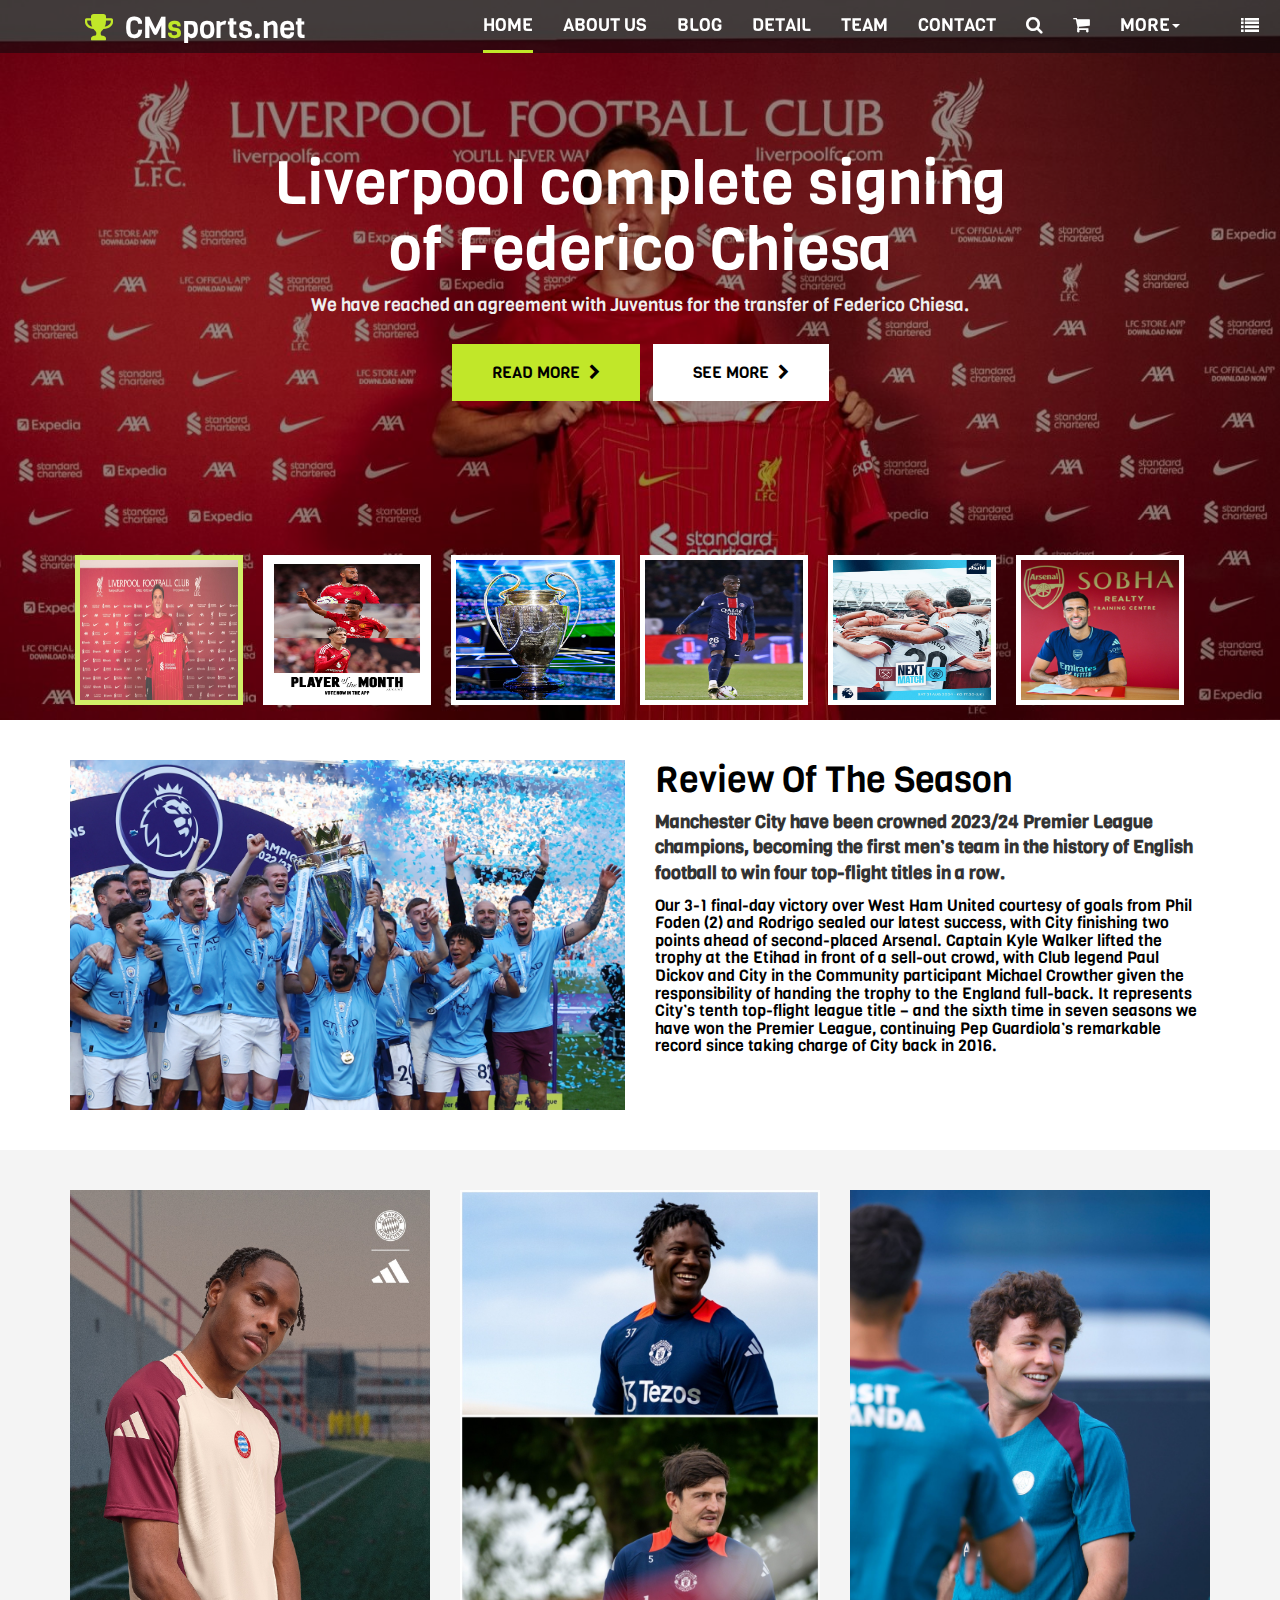
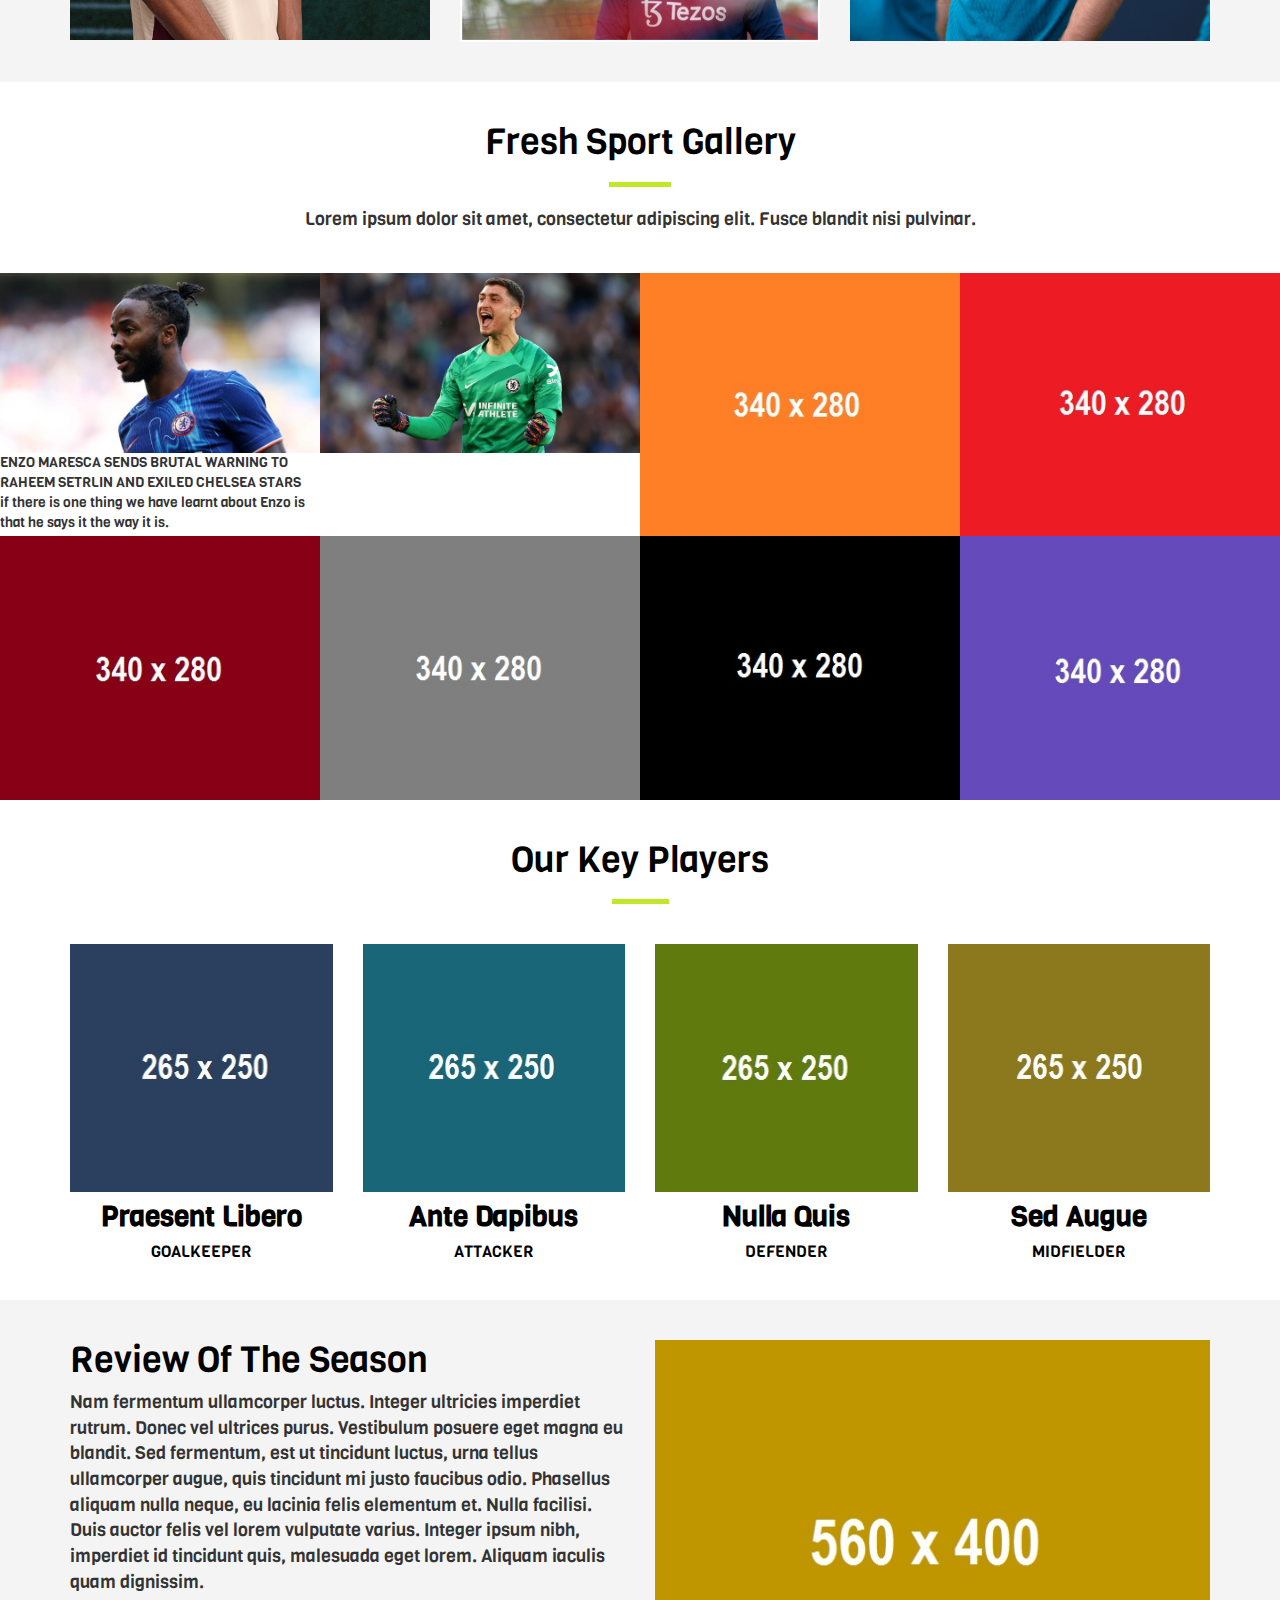
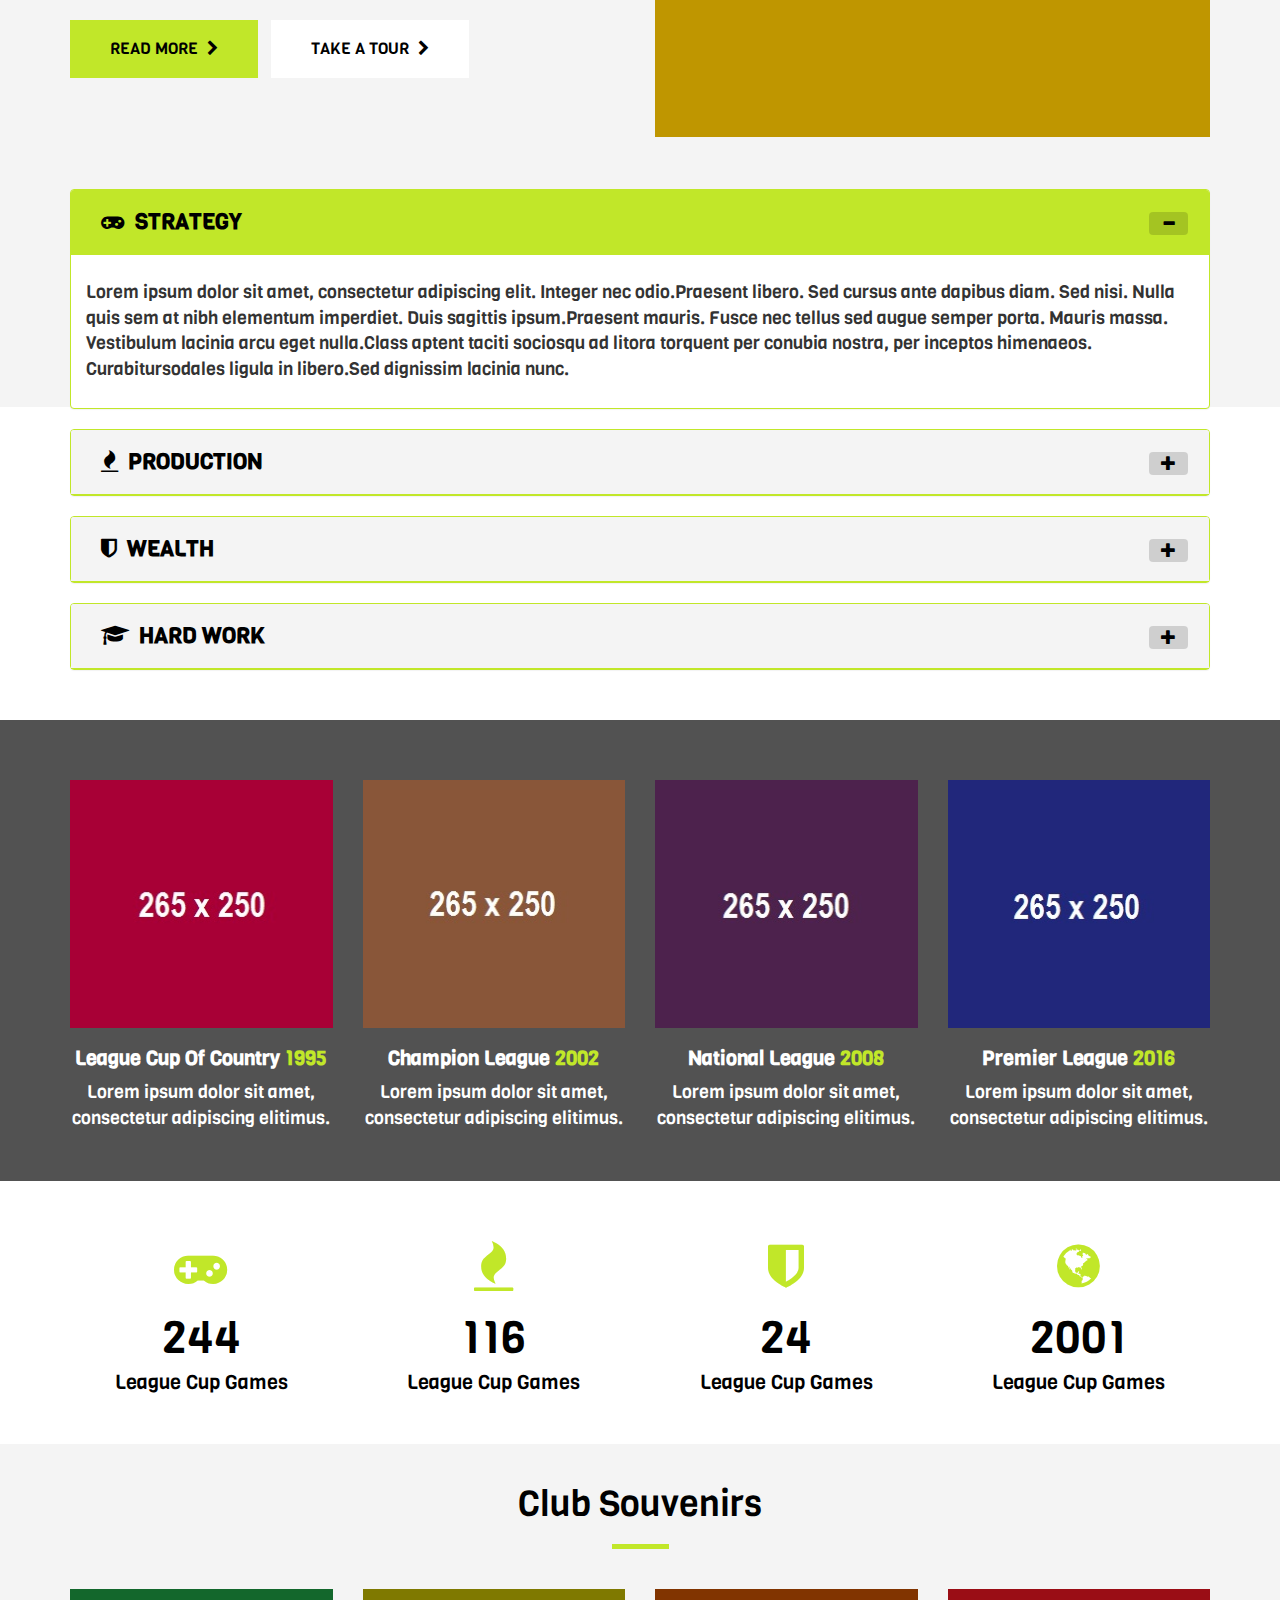
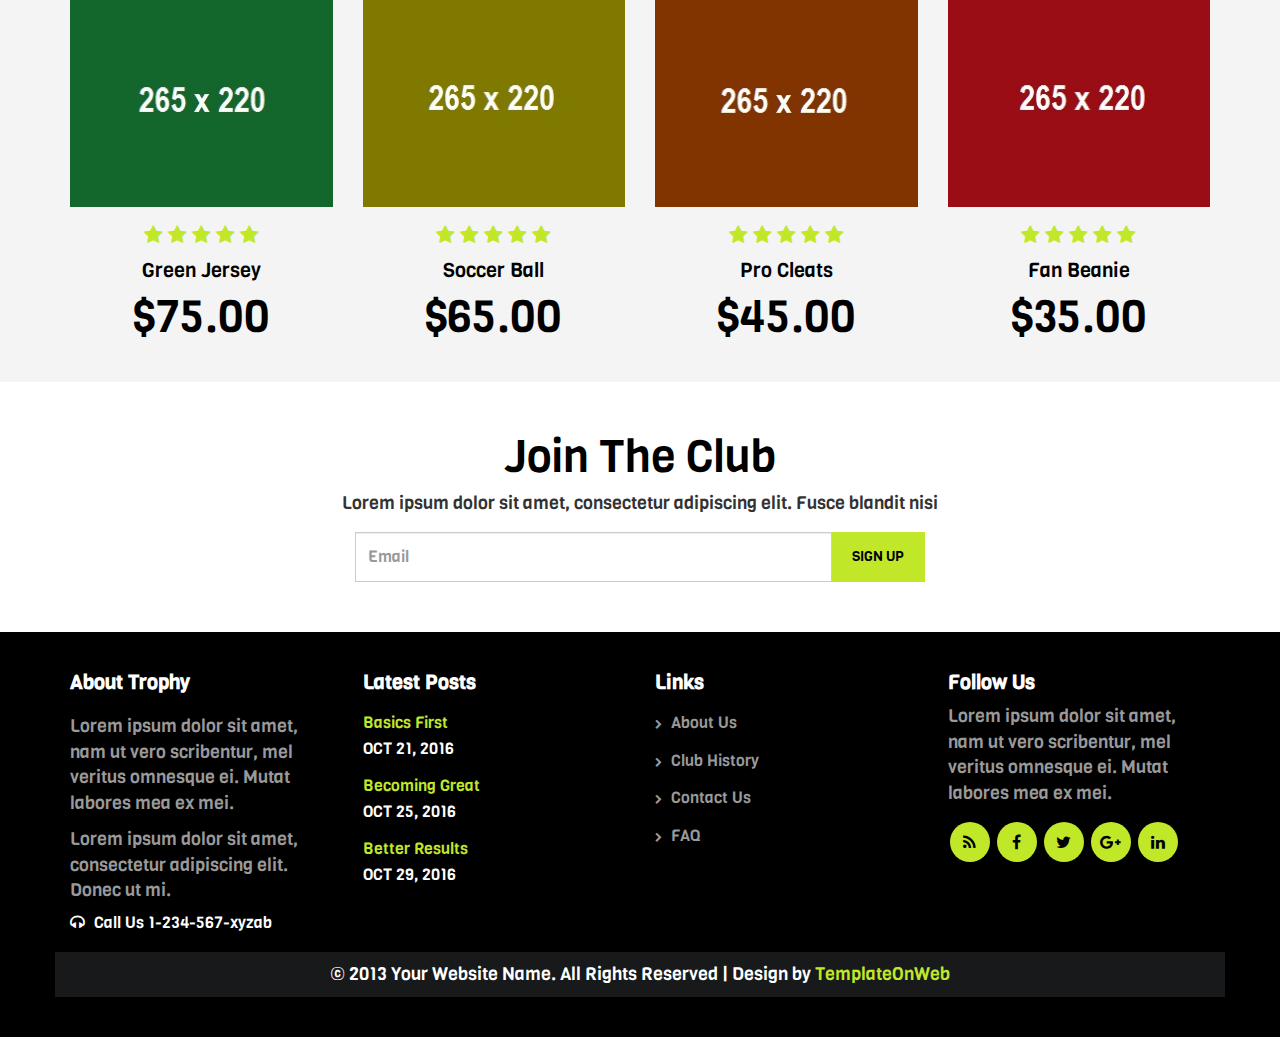
==== index.html @ d8946d6e "first commit" ====
<!DOCTYPE html>
<html lang="en">
  <head>
    <meta name="robots" content="noindex,nofollow" />
    <meta charset="utf-8">
    <meta http-equiv="X-UA-Compatible" content="IE=edge">
    <meta name="viewport" content="width=device-width, initial-scale=1">
    <title>CMsports.net</title>
	<link href="css/bootstrap.min.css" rel="stylesheet">
	<link href="css/global.css" rel="stylesheet">
	<link href="css/index.css" rel="stylesheet">
	<link rel="stylesheet" type="text/css" href="css/font-awesome.min.css" />
	<link href="https://fonts.googleapis.com/css?family=Viga&display=swap" rel="stylesheet">
	<script src="js/jquery-2.1.1.min.js"></script>
    <script src="js/bootstrap.min.js"></script>
  </head>
  
<body>
<section id="header">
	<nav class="navbar navbar-default navbar-fixed-top">
        <div class="container">
		   <div class="col-sm-12">
		    <div class="navbar-header page-scroll">
                <button type="button" class="navbar-toggle" data-toggle="collapse" data-target="#bs-example-navbar-collapse-1">
                    <span class="sr-only">Toggle navigation</span>
                    <span class="icon-bar"></span>
                    <span class="icon-bar"></span>
                    <span class="icon-bar"></span>
                </button>
                <a class="navbar-brand" href="index.html"><i class="fa fa-trophy"></i> CM<span>s</span>ports.net</a>
            </div>

            <div class="collapse navbar-collapse" id="bs-example-navbar-collapse-1">
                <ul class="nav navbar-nav navbar-right">
                    <li>
                        <a class="tag_menu  active_tab" href="index.html">HOME</a>
                    </li>
                     
					<li>
                        <a class="tag_menu" href="about.html">ABOUT US</a>
                    </li>
					 
				    <li>
                        <a class="tag_menu" href="blog.html">BLOG</a>
                    </li>
					
					<li>
                        <a class="tag_menu" href="blog_detail.html">DETAIL</a>
                    </li>
					
					
					<li>
                        <a class="tag_menu" href="team.html">TEAM</a>
                    </li>
					
					<li>
                        <a class="tag_menu" href="contact.html">CONTACT</a>
                    </li>
					<li class="dropdown"><a class="tag_menu" href="#" data-toggle="dropdown"><span class="fa fa-search"></span></a>
							<ul class="dropdown-menu drop_2" style="min-width: 300px;">
								<li>
									<div class="row_1">
										<div class="col-sm-12">
											<form class="navbar-form navbar-left" role="search">
											<div class="input-group">
												<input type="text" class="form-control" placeholder="Search">
												<span class="input-group-btn">
													<button class="btn btn-primary" type="button">
														Search</button>
												</span>
											</div>
											</form>
										</div>
									</div>
								</li>
							</ul>
						</li>
					<li class="dropdown">
					  <a class="tag_menu" href="#" data-toggle="dropdown" role="button" aria-expanded="false"><i class="fa fa-shopping-cart"></i></a>
					  <ul class="dropdown-menu drop_1" role="menu">
						<li>No products in the cart.</li>
					  </ul>
                    </li>
					
					<li class="dropdown">
					  <a class="tag_menu" href="#" data-toggle="dropdown" role="button" aria-expanded="false">MORE<span class="caret"></span></a>
					  <ul class="dropdown-menu drop_1" role="menu">
						<li><a href="index.html">Home</a></li>
						<li><a href="about.html">About Us</a></li>
						<li><a href="team.html">Team</a></li>
						<li><a href="contact.html">Contact</a></li>
					  </ul>
                    </li>
					
					
					
                </ul>
				<section id="side_box">
				
				  <a id="menu-toggle" href="#" class="btn btn-primary btn-lg toggle"><i class="fa fa-list"></i></a>
					<div id="sidebar-wrapper" class="">
					  <ul class="sidebar-nav">
						<a id="menu-close" href="#" class="btn btn-default btn-lg pull-right toggle"><i class="glyphicon glyphicon-remove"></i></a>
						<li class="sidebar-brand">
						  <a href="index.html">FOOTBALL</a>						</li>
					  </ul>
					  <div class="wrap_inner clearfix text-center">
					   <img  src="img/5.jpg" alt="abc" class="iw">
					   <p class="para_1"> .</p>
					   <div class="top_right clearfix">
								<p>
								 <a href="#"><i class="fa fa-pinterest"></i></a>
								 <a href="#"><i class="fa fa-linkedin"></i></a>
								 <a href="#"><i class="fa fa-dribbble"></i></a>
								 <a href="#"><i class="fa fa-facebook"></i></a>
								 <a href="#"><i class="fa fa-twitter"></i></a>
								</p>
	                   </div>
					   
					  </div>
					  <div class="wrap_inner_2 clearfix">
					    <h3>Contact Us</h3>
						<input class="form-control" placeholder="Name" type="text">
						<input class="form-control" placeholder="Email" type="text">
						<input class="form-control" placeholder="Phone" type="text">
						<textarea class="form-control form_1" placeholder="Type Text Here"></textarea>
						<h5 class="text-center"><a class="button" href="#">Subscribe <i class="fa fa-chevron-right"></i></a></h5>
					  </div>
					  
					</div>
		
	          </section>
            </div>
		   </div>
        </div>
 
    </nav>
</section>

<section id="center" class="clearfix center_home">
 <div class="center_home_m clearfix">
   <div class="carousel slide article-slide" id="article-photo-carousel">

  <!-- Wrapper for slides -->
  <div class="carousel-inner cont-slider">

    <div class="item active">
      <img alt="abc" class="iw" src="img/1.jfif">
    </div>
    <div class="item">
      <img alt="abc" class="iw" src="img/month.jfif">
    </div>
    <div class="item">
      <img alt="abc" class="iw" src="img/3.jfif">
    </div>
	<div class="item">
      <img alt="abc" class="iw" src="img/4.jfif">
    </div>
	<div class="item">
      <img alt="abc" class="iw" src="img/6.jfif">
    </div>
    <div class="item ">
      <img alt="abc" class="iw" src="img/7.jfif">
    </div>
  </div>
  <!-- Indicators -->
  <ol class="carousel-indicators">
    <li class="active" data-slide-to="0" data-target="#article-photo-carousel">
      <img alt="" src="img/1.jfif">
    </li>
    <li class="" data-slide-to="1" data-target="#article-photo-carousel">
      <img alt="" src="img/month.jfif">
    </li>
    <li class="" data-slide-to="2" data-target="#article-photo-carousel">
      <img alt="" src="img/3.jfif">
    </li>
    <li class="" data-slide-to="3" data-target="#article-photo-carousel">
      <img alt="" src="img/4.jfif">
    </li>
	<li class="" data-slide-to="4" data-target="#article-photo-carousel">
      <img alt="" src="img/6.jfif">
    </li>
    <li class="" data-slide-to="5" data-target="#article-photo-carousel">
      <img alt="" src="img/7.jfif">
    </li>
   
	
  </ol>
</div>
   <div class="center_home_mi clearfix">
    <h1>Liverpool complete signing <br> of Federico Chiesa </h1>
	<p>We have reached an agreement with Juventus for the transfer of Federico Chiesa.</p>
	<h5><a class="button" href="#">READ MORE <i class="fa fa-chevron-right"></i></a></h5>
	<h5><a class="button_1" href="#">SEE MORE <i class="fa fa-chevron-right"></i></a></h5>
   </div>
 </div>
 
</section>

<section id="review_home">
 <div class="container">
  <div class="row">
   <div class="review_home_1 clearfix">
	<div class="col-sm-6">
	 <div class="review_home_1r clearfix">
	  <img src="img/pp.jpg" class="iw" alt="abc">
	 </div>
	</div>
	<div class="col-sm-6">
	 <div class="review_home_1l clearfix">
	  <h2 class="mgt">Review Of The Season</h2>
	  <p><strong>Manchester City have been crowned 2023/24 Premier League champions, becoming the first men’s team in the history of English football to win four top-flight titles in a row.</strong>
        <br><h5>Our 3-1  final-day victory over West Ham United courtesy of goals from Phil Foden (2) and Rodrigo sealed our latest success, with City finishing two points ahead of second-placed Arsenal.  

Captain Kyle Walker lifted the trophy at the Etihad in front of a sell-out crowd, with Club legend Paul Dickov and City in the Community participant Michael Crowther given the responsibility of handing the trophy to the England full-back.  

It represents City’s tenth top-flight league title – and the sixth time in seven seasons we have won the Premier League, continuing Pep Guardiola’s remarkable record since taking charge of City back in 2016.

	  </h5></p>
	    
	
	    </div>
	  </div>
	 </div>
	</div>
   </div>
  </div>
 </div>
</section>

<section id="achieve">
 <div class="container">
  <div class="row">
   <div class="achieve_1 clearfix">
    <div class="col-sm-4">
	 <div class="achieve_1m clearfix">
	  <div class="achieve_1mi clearfix">
	   <img src="img/9.jfif" class="iw" alt="abc">
	  </div>
	  <div class="achieve_1mi1 text-center clearfix">
	   <span class="col"><i class="fa fa-star-o"></i></span>
	   <h3 class="bold col">League Cup</h3>
	   <p class="col">Duis ac feugiat purus. Sed placerat commodo rhoncus. Curabitur sed pharetra turpis.</p>
	   <h5><a class="button" href="#">SEE MORE <i class="fa fa-chevron-right"></i></a></h5>
	  </div>
	 </div>
	</div>
	<div class="col-sm-4">
	 <div class="achieve_1m clearfix">
	  <div class="achieve_1mi clearfix">
	   <img src="img/10.jfif" class="iw" alt="abc">
	  </div>
	  <div class="achieve_1mi1 text-center clearfix">
	   <span class="col"><i class="fa fa-trophy"></i></span>
	   <h3 class="bold col">Championship</h3>
	   <p class="col">Duis ac feugiat purus. Sed placerat commodo rhoncus. Curabitur sed pharetra turpis.</p>
	   <h5><a class="button" href="#">SEE MORE <i class="fa fa-chevron-right"></i></a></h5>
	  </div>
	 </div>
	</div>
	<div class="col-sm-4">
	 <div class="achieve_1m clearfix">
	  <div class="achieve_1mi clearfix">
	   <img src="img/12.jfif" class="iw" alt="abc">
	  </div>
	  <div class="achieve_1mi1 text-center clearfix">
	   <span class="col"><i class="fa fa-clock-o"></i></span>
	   <h3 class="bold col">Associations</h3>
	   <p class="col">Duis ac feugiat purus. Sed placerat commodo rhoncus. Curabitur sed pharetra turpis.</p>
	   <h5><a class="button" href="#">SEE MORE <i class="fa fa-chevron-right"></i></a></h5>
	  </div>
	 </div>
	</div>
   </div>
  </div>
 </div>
</section>

<section id="gallery_home">
 <div class="container">
  <div class="row">
   <div class="gallery_h text-center clearfix">
    <div class="col-sm-12">
	 <h2 class="mgt">Fresh Sport Gallery</h2>
	 <hr>
	 <p>Lorem ipsum dolor sit amet, consectetur adipiscing elit. Fusce blandit nisi pulvinar.</p>
	</div>
   </div>
   
   <div class="achieve_1 clearfix">
    <div class="col-sm-3 space_all">
	<a href="#"><div class="achieve_1m clearfix">
	  <div class="achieve_1mi clearfix">
	   <img src="img/download.jfif" class="iw" alt="abc">
	   ENZO MARESCA SENDS BRUTAL WARNING TO RAHEEM SETRLIN AND EXILED CHELSEA STARS <br> if there is one thing we have learnt about Enzo is that he says it the way it is.
	  </div>
	  <div class="achieve_1mi1 text-center clearfix">
	   <h3 class="bold col">Being Free</h3>
       <h4 class="col_1">PREPARATION</h4>
	  </div>
	 </div></a>
	</div>
	<div class="col-sm-3 space_all">
	<a href="#"><div class="achieve_1m clearfix">
	  <div class="achieve_1mi clearfix">
	   <img src="img/11.jfif" class="iw" alt="abc">
	  </div>
	  <div class="achieve_1mi1 text-center clearfix">
	   <h3 class="bold col">Setting Tracks</h3>
       <h4 class="col_1">TEAM WORK</h4>
	  </div>
	 </div></a>
	</div>
	<div class="col-sm-3 space_all">
	<a href="#"><div class="achieve_1m clearfix">
	  <div class="achieve_1mi clearfix">
	   <img src="img/14.jpg" class="iw" alt="abc">
	  </div>
	  <div class="achieve_1mi1 text-center clearfix">
	   <h3 class="bold col">Ideal Transfers</h3>
       <h4 class="col_1">TEAM WORK</h4>
	  </div>
	 </div></a>
	</div>
	<div class="col-sm-3 space_all">
	<a href="#"><div class="achieve_1m clearfix">
	  <div class="achieve_1mi clearfix">
	   <img src="img/15.jpg" class="iw" alt="abc">
	  </div>
	  <div class="achieve_1mi1 text-center clearfix">
	   <h3 class="bold col">Role  Model</h3>
       <h4 class="col_1">SUCCESS</h4>
	  </div>
	 </div></a>
	</div>
   </div>
   <div class="achieve_1 clearfix">
    <div class="col-sm-3 space_all">
	<a href="#"><div class="achieve_1m clearfix">
	  <div class="achieve_1mi clearfix">
	   <img src="img/16.jpg" class="iw" alt="abc">
	  </div>
	  <div class="achieve_1mi1 text-center clearfix">
	   <h3 class="bold col">Being Free</h3>
       <h4 class="col_1">PREPARATION</h4>
	  </div>
	 </div></a>
	</div>
	<div class="col-sm-3 space_all">
	<a href="#"><div class="achieve_1m clearfix">
	  <div class="achieve_1mi clearfix">
	   <img src="img/17.jpg" class="iw" alt="abc">
	  </div>
	  <div class="achieve_1mi1 text-center clearfix">
	   <h3 class="bold col">Setting Tracks</h3>
       <h4 class="col_1">TEAM WORK</h4>
	  </div>
	 </div></a>
	</div>
	<div class="col-sm-3 space_all">
	<a href="#"><div class="achieve_1m clearfix">
	  <div class="achieve_1mi clearfix">
	   <img src="img/18.jpg" class="iw" alt="abc">
	  </div>
	  <div class="achieve_1mi1 text-center clearfix">
	   <h3 class="bold col">Ideal Transfers</h3>
       <h4 class="col_1">TEAM WORK</h4>
	  </div>
	 </div></a>
	</div>
	<div class="col-sm-3 space_all">
	<a href="#"><div class="achieve_1m clearfix">
	  <div class="achieve_1mi clearfix">
	   <img src="img/19.jpg" class="iw" alt="abc">
	  </div>
	  <div class="achieve_1mi1 text-center clearfix">
	   <h3 class="bold col">Role  Model</h3>
       <h4 class="col_1">SUCCESS</h4>
	  </div>
	 </div></a>
	</div>
   </div>
   
  </div>
 </div>
</section>

<section id="players">
 <div class="container">
  <div class="row">
    <div class="gallery_h text-center clearfix">
    <div class="col-sm-12">
	 <h2 class="mgt">Our Key Players</h2>
	 <hr>
	</div>
   </div>
    <div class="players_1 clearfix">
	 <div class="col-sm-3">
	  <div class="players_1i text-center clearfix">
	   <img src="img/20.jpg" class="iw" alt="abc">
	   <h3 class="bold">Praesent Libero</h3>
	   <h5>GOALKEEPER</h5>
	  </div>
	 </div>
	 <div class="col-sm-3">
	  <div class="players_1i text-center clearfix">
	   <img src="img/21.jpg" class="iw" alt="abc">
	   <h3 class="bold">Ante Dapibus</h3>
	   <h5>ATTACKER</h5>
	  </div>
	 </div>
	 <div class="col-sm-3">
	  <div class="players_1i text-center clearfix">
	   <img src="img/22.jpg" class="iw" alt="abc">
	   <h3 class="bold">Nulla Quis</h3>
	   <h5>DEFENDER</h5>
	  </div>
	 </div>
	 <div class="col-sm-3">
	  <div class="players_1i text-center clearfix">
	   <img src="img/23.jpg" class="iw" alt="abc">
	   <h3 class="bold">Sed Augue </h3>
	   <h5>MIDFIELDER</h5>
	  </div>
	 </div>
	</div>
  </div>
 </div>
</section>

<section id="review_home_l">
 <div class="container">
  <div class="row">
   <div class="review_home_1 clearfix">
	<div class="col-sm-6">
	 <div class="review_home_1l clearfix">
	  <h2 class="mgt">Review Of The Season</h2>
	  <p>Nam fermentum ullamcorper luctus. Integer ultricies imperdiet rutrum. Donec vel ultrices purus. Vestibulum posuere eget magna eu blandit. Sed fermentum, est ut tincidunt luctus, urna tellus ullamcorper augue, quis tincidunt mi justo faucibus odio. Phasellus aliquam nulla neque, eu lacinia felis elementum et. Nulla facilisi. Duis auctor felis vel lorem vulputate varius. Integer ipsum nibh, imperdiet id tincidunt quis, malesuada eget lorem. Aliquam iaculis quam dignissim.</p>
	  <h5><a class="button" href="#">READ MORE <i class="fa fa-chevron-right"></i></a></h5>
	  <h5><a class="button_1" href="#">TAKE A  TOUR <i class="fa fa-chevron-right"></i></a></h5>
	 </div>
	</div>
	<div class="col-sm-6">
	 <div class="review_home_1r clearfix">
	  <img src="img/24.jpg" class="iw" alt="abc">
	 </div>
	</div>
   </div>
  </div>
 </div>
</section>

<section id="strategy">
<div class="container">
 <div class="row">
  <div class="strategy_1 clearfix">
   <div class="col-sm-12">
        <div class="panel panel-success">
                <div class="panel-heading clickable panel-collapsed">
                    <h3 class="panel-title">
                         <i class="fa fa-gamepad"></i> STRATEGY</h3>
                    <span class="pull-right "><i class="glyphicon glyphicon-minus"></i></span>                </div>
                <div class="panel-body clearfix">
			      <p>  Lorem ipsum dolor sit amet, consectetur adipiscing elit. Integer nec odio.Praesent libero. Sed cursus ante dapibus diam. Sed nisi. Nulla quis sem at nibh elementum imperdiet. Duis sagittis ipsum.Praesent mauris. Fusce nec tellus sed augue semper porta. Mauris massa. Vestibulum lacinia arcu eget nulla.Class aptent taciti sociosqu ad litora torquent per conubia nostra, per inceptos himenaeos. Curabitursodales ligula in libero.Sed dignissim lacinia nunc.</p>	  
			    </div>
            </div>
		<div class="panel panel-success">
                <div class="panel-heading clickable">
                    <h3 class="panel-title">
                         <i class="fa fa-fire"></i> PRODUCTION</h3>
                    <span class="pull-right "><i class="glyphicon glyphicon-minus"></i></span>                </div>
                <div class="panel-body clearfix">
			      <p>  Lorem ipsum dolor sit amet, consectetur adipiscing elit. Integer nec odio.Praesent libero. Sed cursus ante dapibus diam. Sed nisi. Nulla quis sem at nibh elementum imperdiet. Duis sagittis ipsum.Praesent mauris. Fusce nec tellus sed augue semper porta. Mauris massa. Vestibulum lacinia arcu eget nulla.Class aptent taciti sociosqu ad litora torquent per conubia nostra, per inceptos himenaeos. Curabitursodales ligula in libero.Sed dignissim lacinia nunc.</p>	  
			    </div>
            </div>
		<div class="panel panel-success">
                <div class="panel-heading clickable">
                    <h3 class="panel-title">
                         <i class="fa fa-shield"></i> WEALTH</h3>
                    <span class="pull-right "><i class="glyphicon glyphicon-minus"></i></span>                </div>
                <div class="panel-body clearfix">
			      <p>  Lorem ipsum dolor sit amet, consectetur adipiscing elit. Integer nec odio.Praesent libero. Sed cursus ante dapibus diam. Sed nisi. Nulla quis sem at nibh elementum imperdiet. Duis sagittis ipsum.Praesent mauris. Fusce nec tellus sed augue semper porta. Mauris massa. Vestibulum lacinia arcu eget nulla.Class aptent taciti sociosqu ad litora torquent per conubia nostra, per inceptos himenaeos. Curabitursodales ligula in libero.Sed dignissim lacinia nunc.</p>	  
			    </div>
            </div>
		<div class="panel panel-success">
                <div class="panel-heading clickable">
                    <h3 class="panel-title">
                       <i class="fa fa-graduation-cap"></i>   HARD WORK</h3>
                    <span class="pull-right "><i class="glyphicon glyphicon-minus"></i></span>                </div>
                <div class="panel-body clearfix">
			      <p>  Lorem ipsum dolor sit amet, consectetur adipiscing elit. Integer nec odio.Praesent libero. Sed cursus ante dapibus diam. Sed nisi. Nulla quis sem at nibh elementum imperdiet. Duis sagittis ipsum.Praesent mauris. Fusce nec tellus sed augue semper porta. Mauris massa. Vestibulum lacinia arcu eget nulla.Class aptent taciti sociosqu ad litora torquent per conubia nostra, per inceptos himenaeos. Curabitursodales ligula in libero.Sed dignissim lacinia nunc.</p>	  
			    </div>
            </div>
   </div>
  </div>
 </div>
</div>
</section>

<section id="league">
 <div class="league_m clearfix">
  <div class="container">
  <div class="row">
   <div class="league_1 clearfix">
    <div class="col-sm-3">
	 <div class="league_1i clearfix">
	   <img src="img/25.jpg" alt="abc" class="iw">
	   <h4 class="bold">League Cup Of Country <span>1995</span></h4>
	   <p>Lorem ipsum dolor sit amet, consectetur adipiscing elitimus.</p>
	 </div>
	</div>
	<div class="col-sm-3">
	 <div class="league_1i clearfix">
	   <img src="img/26.jpg" alt="abc" class="iw">
	   <h4 class="bold">Champion League  <span>2002</span></h4>
	   <p>Lorem ipsum dolor sit amet, consectetur adipiscing elitimus.</p>
	 </div>
	</div>
	<div class="col-sm-3">
	 <div class="league_1i clearfix">
	   <img src="img/27.jpg" alt="abc" class="iw">
	   <h4 class="bold">National League <span>2008</span></h4>
	   <p>Lorem ipsum dolor sit amet, consectetur adipiscing elitimus.</p>
	 </div>
	</div>
	<div class="col-sm-3">
	 <div class="league_1i clearfix">
	   <img src="img/28.jpg" alt="abc" class="iw">
	   <h4 class="bold">Premier League <span>2016</span></h4>
	   <p>Lorem ipsum dolor sit amet, consectetur adipiscing elitimus.</p>
	 </div>
	</div>
   </div>
  </div>
 </div>
 </div>
</section>

<section id="counting">
 <div class="container">
  <div class="row">
   <div class="counting_1 clearfix">
    <div class="col-sm-3">
	 <div class="counting_1 text-center clearfix">
	  <span><i class="fa fa-gamepad"></i></span>
	  <h1>244</h1>
	  <h4>League Cup Games</h4>
	 </div>
	</div>
	<div class="col-sm-3">
	 <div class="counting_1 text-center clearfix">
	  <span><i class="fa fa-fire"></i></span>
	  <h1>116</h1>
	  <h4>League Cup Games</h4>
	 </div>
	</div>
	<div class="col-sm-3">
	 <div class="counting_1 text-center clearfix">
	  <span><i class="fa fa-shield"></i></span>
	  <h1>24</h1>
	  <h4>League Cup Games</h4>
	 </div>
	</div>
	<div class="col-sm-3">
	 <div class="counting_1 text-center clearfix">
	  <span><i class="fa fa-globe"></i></span>
	  <h1>2001</h1>
	  <h4>League Cup Games</h4>
	 </div>
	</div>
   </div>
  </div>
 </div>
</section>

<section id="club">
 <div class="container">
  <div class="row">
   <div class="gallery_h text-center clearfix">
    <div class="col-sm-12">
	 <h2 class="mgt">Club Souvenirs</h2>
	 <hr>
	</div>
   </div>
   <div class="achieve_1 clearfix">
    <div class="col-sm-3">
	 <div class="achieve_1m clearfix">
	  <div class="achieve_1mi clearfix">
	   <img src="img/30.jpg" class="iw" alt="abc">
	  </div>
	  <div class="achieve_1mi1 text-center clearfix">
	   <h5><a class="button_1" href="#">ADD TO CART <i class="fa fa-chevron-right"></i></a></h5>
	  </div>
	 </div>
	 <div class="club_i text-center clearfix">
	  <span class="col_1">
	   <i class="fa fa-star"></i>
	   <i class="fa fa-star"></i>
	   <i class="fa fa-star"></i>
	   <i class="fa fa-star"></i>
	   <i class="fa fa-star"></i>
	  </span>
	  <h4>Green Jersey</h4>
	  <h1>$75.00</h1>
	 </div>
	</div>
    <div class="col-sm-3">
	 <div class="achieve_1m clearfix">
	  <div class="achieve_1mi clearfix">
	   <img src="img/31.jpg" class="iw" alt="abc">
	  </div>
	  <div class="achieve_1mi1 text-center clearfix">
	   <h5><a class="button_1" href="#">ADD TO CART <i class="fa fa-chevron-right"></i></a></h5>
	  </div>
	 </div>
	 <div class="club_i text-center clearfix">
	  <span class="col_1">
	   <i class="fa fa-star"></i>
	   <i class="fa fa-star"></i>
	   <i class="fa fa-star"></i>
	   <i class="fa fa-star"></i>
	   <i class="fa fa-star"></i>
	  </span>
	  <h4>Soccer Ball</h4>
	  <h1>$65.00</h1>
	 </div>
	</div>
	<div class="col-sm-3">
	 <div class="achieve_1m clearfix">
	  <div class="achieve_1mi clearfix">
	   <img src="img/32.jpg" class="iw" alt="abc">
	  </div>
	  <div class="achieve_1mi1 text-center clearfix">
	   <h5><a class="button_1" href="#">ADD TO CART <i class="fa fa-chevron-right"></i></a></h5>
	  </div>
	 </div>
	 <div class="club_i text-center clearfix">
	  <span class="col_1">
	   <i class="fa fa-star"></i>
	   <i class="fa fa-star"></i>
	   <i class="fa fa-star"></i>
	   <i class="fa fa-star"></i>
	   <i class="fa fa-star"></i>
	  </span>
	  <h4>Pro Cleats</h4>
	  <h1>$45.00</h1>
	 </div>
	</div>
	<div class="col-sm-3">
	 <div class="achieve_1m clearfix">
	  <div class="achieve_1mi clearfix">
	   <img src="img/33.jpg" class="iw" alt="abc">
	  </div>
	  <div class="achieve_1mi1 text-center clearfix">
	   <h5><a class="button_1" href="#">ADD TO CART <i class="fa fa-chevron-right"></i></a></h5>
	  </div>
	 </div>
	 <div class="club_i text-center clearfix">
	  <span class="col_1">
	   <i class="fa fa-star"></i>
	   <i class="fa fa-star"></i>
	   <i class="fa fa-star"></i>
	   <i class="fa fa-star"></i>
	   <i class="fa fa-star"></i>
	  </span>
	  <h4>Fan Beanie</h4>
	  <h1>$35.00</h1>
	 </div>
	</div>
   </div>
  </div>
 </div>
</section>

<section id="signup">
 <div class="container">
  <div class="row">
   <div class="signup_1 text-center clearfix">
    <div class="col-sm-12">
	 <h1 class="mgt">Join The Club</h1>
	 <p>Lorem ipsum dolor sit amet, consectetur adipiscing elit. Fusce blandit nisi</p>
	 <div class="input-group">
			<input type="text" class="form-control" placeholder="Email">
			<span class="input-group-btn">
			 <button class="btn btn-primary" type="button">
			  SIGN UP</button>
			</span>		  </div>
	</div>
   </div>
  </div>
 </div>
</section>

<section id="footer">
 <div class="container">
  <div class="row">
   <div class="footer_1 clearfix">
    <div class="col-sm-3">
	 <div class="footer_1_i clearfix">
	  <h4 class="col bold mgt">About Trophy</h4>
	  <p>Lorem ipsum dolor sit amet, nam ut vero scribentur, mel veritus omnesque ei. Mutat labores mea ex mei.</p>
	  <p>Lorem ipsum dolor sit amet, consectetur adipiscing elit. Donec ut mi.</p>
	  <h5 class="col"><i class="fa fa-headphones"></i>	Call Us 1-234-567-xyzab</h5>
	 </div>
	</div>
	<div class="col-sm-3">
	 <div class="footer_1_i clearfix">
	  <h4 class="col bold mgt">Latest Posts</h4>
	  <div class="footer_1_ii clearfix"><h5 class="col mgt"><a href="#">Basics First</a> <span>OCT 21, 2016</span></h5></div>
	  <div class="footer_1_ii clearfix"><h5 class="col mgt"><a href="#">Becoming Great</a> <span>OCT 25, 2016</span></h5></div>
	  <div class="footer_1_ii clearfix"><h5 class="col mgt"><a href="#">Better Results</a> <span>OCT 29, 2016</span></h5></div>
	 </div>
	</div>
	
	<div class="col-sm-3">
	 <div class="footer_1_i1 clearfix">
	  <h4 class="col bold mgt">Links</h4>
      <h5><a href="#"><i class="fa fa-chevron-right"></i> About Us</a></h5>
	  <h5><a href="#"><i class="fa fa-chevron-right"></i> Club History</a></h5>
	  <h5><a href="#"><i class="fa fa-chevron-right"></i> Contact Us</a></h5>
	  <h5><a href="#"><i class="fa fa-chevron-right"></i> FAQ</a></h5>
	 </div>
	</div>
	
	<div class="col-sm-3">
	 <div class="footer_1_i2 clearfix">
	  <h4 class="col bold mgt">Follow Us</h4>
	  <p>Lorem ipsum dolor sit amet, nam ut vero scribentur, mel veritus omnesque ei. Mutat labores mea ex mei.</p>
      <ul class="social-network social-circle">
                        <li><a href="#" class="icoRss" title="Rss"><i class="fa fa-rss"></i></a></li>
                        <li><a href="#" class="icoFacebook" title="Facebook"><i class="fa fa-facebook"></i></a></li>
                        <li><a href="#" class="icoTwitter" title="Twitter"><i class="fa fa-twitter"></i></a></li>
                        <li><a href="#" class="icoGoogle" title="Google +"><i class="fa fa-google-plus"></i></a></li>
                        <li><a href="#" class="icoLinkedin" title="Linkedin"><i class="fa fa-linkedin"></i></a></li>
       </ul>
	 </div>
	</div>
   </div>
   <div class="footer_2 text-center clearfix">
    <div class="col-sm-12">
	  <p class="mgt col"> © 2013 Your Website Name. All Rights Reserved | Design by <a class="col_1" href="http://www.templateonweb.com">TemplateOnWeb</a></p>
	</div>
   </div>
  </div>
 </div>
</section>

<script>
	$(document).on('click', '.panel-heading span.clickable', function (e) {
    var $this = $(this);
    if (!$this.hasClass('panel-collapsed')) {
        $this.parents('.panel').find('.panel-body').slideUp();
        $this.addClass('panel-collapsed');
        $this.find('i').removeClass('glyphicon-minus').addClass('glyphicon-plus');
    } else {
        $this.parents('.panel').find('.panel-body').slideDown();
        $this.removeClass('panel-collapsed');
        $this.find('i').removeClass('glyphicon-plus').addClass('glyphicon-minus');
    }
});
$(document).on('click', '.panel div.clickable', function (e) {
    var $this = $(this);
    if (!$this.hasClass('panel-collapsed')) {
        $this.parents('.panel').find('.panel-body').slideUp();
        $this.addClass('panel-collapsed');
        $this.find('i').removeClass('glyphicon-minus').addClass('glyphicon-plus');
    } else {
        $this.parents('.panel').find('.panel-body').slideDown();
        $this.removeClass('panel-collapsed');
        $this.find('i').removeClass('glyphicon-plus').addClass('glyphicon-minus');
    }
});
$(document).ready(function () {
    $('.panel-heading span.clickable').click();
    $('.panel div.clickable').click();
});

	</script>

<script>
	  $("#menu-close").click(function(e) {
    e.preventDefault();
    $("#sidebar-wrapper").toggleClass("active");
  });
  $("#menu-toggle").click(function(e) {
    e.preventDefault();
    $("#sidebar-wrapper").toggleClass("active");
  });
	</script>
</body>
 
</html>
---- css/global.css ----
/*
Template Name:Football
File: Layout CSS
Author: Templates On Web
Author URI: http://templateonweb.com/
Licence: <a href="http://www.templateonweb.com/terms.php?v=content&contentid=152">Website Template Licence</a>
*/
body{
font-family: 'Viga', sans-serif;
   }
h1,h2,h3,h4,h5,h6{
padding:0;
margin:0;
color:#000;
}
a{
 color: #333;
 }
a:hover{
text-decoration:none;
color:#c1e729;
}
ul{
padding:0;
margin:0;
list-style:none;
margin-top:10px;
}
li{
  font-size:18px;
   color: #333;
  }
p{
padding:0;
margin:0;
font-size:18px;
margin-top:10px;
color: #333;
}
h1{
font-size:45px;
margin-top:10px;
}
h2{
font-size:36px;
margin-top:10px;
}
h3{
font-size:28px;
margin-top:10px;
}
h4{
font-size:20px;
margin-top:10px;
}
h5{
font-size:16px;
margin-top:10px;
}
h6{
font-size:14px;
margin-top:10px;
}
.space_left{
padding-left:0; 
margin-left:0;
} 
.space_right{
padding-right:0;
margin-right:0; 
} 
.space_all{
padding:0; 
margin:0;
} 
.iw{
   width:100%;
   }
.button{
background:#c1e729;
display:inline-block;
color:#000;
padding:20px 40px;
margin-top:10px;
  }
.button:hover{
color:#fff;
background:#000;
  }
.button i{
margin-left:5px;
  }
  
.button_1{
background:#fff;
display:inline-block;
color:#000;
padding:20px 40px;
margin-top:15px;
  }
.button_1:hover{
color:#000;
background:#c1e729;
  }
.button_1 i{
margin-left:5px;
  }
.border_none{
  border:none!important;
  }
.mgt{
  margin-top:0!important;
  }
.pd{
  padding-top:0;
  }
.mgt1{
  margin-bottom:0!important;
  }
.bold{
 font-weight:bold;
 color:#000; 
  }
.navbar {
 min-height:auto; 
 margin-bottom:0;
 border:none;
}
.mgt_l{
 margin-left:auto;
 margin-right:auto;
 }
.active_tab{
    color:#fff!important;
	border-bottom:3px solid #c1e729;
  }
.col{
color:#fff;  
  }
.col_1{
color:#c1e729; 
  }
.gallery_h hr{
 border-width:5px;
 border-color:#c1e729;
 width:5%;
 margin-bottom:0; 
  }
.gallery_h{
 margin-bottom:40px; 
  }
.gallery_h p{
margin-top:20px;  
  }
/*********************header****************/
.drop_1 li{
 color:#fff;
 }
#header .navbar{
   border:none;
   margin-bottom:0;
   background:none;
   background:#070a0d8c;
   }
#header .navbar-brand {
  font-size:30px;
  color:#fff;
  padding-top:12px;
  }
#header .navbar-brand i{
margin-right:5px;
color:#c1e729;
  }
#header .navbar-brand span{
  color:#c1e729;
  }
#header .tag_menu{
  color:#fff;
  padding-left:0; 
  padding-right:0;
  margin-left:15px; 
  margin-right:15px; 
	}
#header .tag_menu:hover{
  color:#fff;
  border-bottom:3px solid #c1e729;
	}
#header .tag_menu:focus{
  color:#fff;
  border-bottom:3px solid #c1e729;
	}

.navbar-default .navbar-nav>.open>a, .navbar-default .navbar-nav>.open>a:hover, .navbar-default .navbar-nav>.open>a:focus{
 background:none; 
  }
#header .drop_1{
  background-color: rgba(0,0,0,0.75);
  min-width: 240px; 
  padding:20px;
  margin-top:5px;
   }
#header .drop_1 a:hover{
background:#c1e729;
color:#000;
   }
#header .drop_1 a{
color:#e1e1e1;
padding-top:10px;
padding-bottom:10px;
   }
#header .drop_1:before {
    border-width: 2px 0 0 2px;
    left: 4px;
    top: 4px;
	border-color: #c1e729;
	content: "";
    border-style: solid;
    height: 30%;
    position: absolute;
    width: 30%;
}
#header .drop_1:after {
    border-width: 0 2px 2px 0;
    bottom: 4px;
    right: 4px;
	border-color: #c1e729;
	content: "";
    border-style: solid;
    height: 30%;
    position: absolute;
    width: 30%;
}

#header .drop_2{
  margin-top:5px;
  background-color: rgba(0,0,0,0.75);
   }
#header .drop_2:before {
    border-width: 2px 0 0 2px;
    left: 4px;
    top: 4px;
	border-color: #c1e729;
	content: "";
    border-style: solid;
    height: 30%;
    position: absolute;
    width: 30%;
}
#header .drop_2:after {
    border-width: 0 2px 2px 0;
    bottom: 4px;
    right: 4px;
	border-color: #c1e729;
	content: "";
    border-style: solid;
    height: 30%;
    position: absolute;
    width: 30%;
}
.drop_2 .btn-primary{
   background:#c1e729;
   border:1px solid #c1e729;
   color:#000;
   }
   
   
 #side_box  #sidebar-wrapper {
    margin-right: -250px;
    right: 0;
    width: 250px;
    background: #fff;
    position: fixed;
    height: 100%;
    overflow-y: auto;
    z-index: 1000;
    transition: all 0.5s ease-in 0s;
    -webkit-transition: all 0.5s ease-in 0s;
    -moz-transition: all 0.5s ease-in 0s;
    -ms-transition: all 0.5s ease-in 0s;
    -o-transition: all 0.5s ease-in 0s;
	padding-bottom:150px;
  }

 #side_box  .sidebar-nav {
    position: absolute;
    top: 0;
    width: 230px;
    list-style: none;
    margin: 0;
    padding: 0;
  }

 #side_box  .sidebar-nav li {
    line-height: 50px;
    text-indent: 20px;
  }
 
 #side_box  .sidebar-nav > .sidebar-brand {
    height: 55px;
    line-height: 55px;
    font-size: 18px;
  }

 #side_box  .sidebar-nav > .sidebar-brand a {
    color: #000;
	font-size:25px;
  }

 #side_box  .sidebar-nav > .sidebar-brand a:hover {
    color: #000;
    background: none;
  }

#side_box   #menu-toggle {
    right:75px;
    position: fixed;
    z-index: 1;
  }

#side_box   #sidebar-wrapper.active {
    right: 250px;
    width: 250px;
    transition: all 0.5s ease-out 0s;
    -webkit-transition: all 0.5s ease-out 0s;
    -moz-transition: all 0.5s ease-out 0s;
    -ms-transition: all 0.5s ease-out 0s;
    -o-transition: all 0.5s ease-out 0s;
  }

 #side_box  .toggle {
    margin: 5px 5px 0 0;
  }
 #side_box  .btn-primary{
   background:none;
   border:none;
   color:#fff;
   }
.wrap_inner{
  margin-top:80px;
  }
.wrap_inner .para_1{
  margin-top:10px;
  padding:10px;
  }

.wrap_inner .top_right p{
  font-size:16px;
  }
.wrap_inner .top_right p a{
  color:#000;
  padding-left:15px;
  }
.wrap_inner .top_right p a:hover{
color:#c1e729;
  }

.wrap_inner_2{
  padding:20px; 
   }
.wrap_inner_2 h3{
  background:#c1e729;
  padding:10px;
  color:#000;
  }
.wrap_inner_2 .form-control{
   margin-top:15px;
   border-radius:0;
   border-top:none;
   border-left:none;
   border-right:none;
   font-size:16px;
   box-shadow:none;
   }
.wrap_inner_2 .form_1{
 height:100px;  
   }

/*********************header_end****************/

/*********************footer****************/
#footer{
padding-top:40px;
padding-bottom:40px;
background:#000;  
  }
  
.footer_1_i h4{
margin-bottom:20px;
 }
.footer_1_i p{
 color:#999;
 }
.footer_1_i h5 i{
margin-right:5px;
 }
.footer_1_i h5 a{
color:#c1e729;
 }
.footer_1_i h5 a:hover{
color:#fff;
 }
.footer_1_i h5 span{
display:block;
margin-top:8px;
 }
.footer_1_ii{
  margin-bottom:20px;
  }
  
.footer_1_i1 h5 a{
color:#999;
 }
.footer_1_i1 h5 a:hover{
color:#c1e729;
 }
.footer_1_i1 h5{
 margin-bottom:20px;
 margin-top:0; 
  }
.footer_1_i1 h5 a i{
margin-right:5px;
font-size:10px;
 }
.footer_1_i1 h4{
margin-bottom:20px;
 }
.footer_1_i2 p{
color:#999;  
  }
  


/* footer social icons */
ul.social-network {
	list-style: none;
	display: inline-block;
	margin-left:0 !important;
	padding: 0;
	margin-top:15px;
}
ul.social-network li {
	display: inline;
	margin: 0 2px;
}


/* footer social icons */
.social-network a.icoRss:hover {
	background-color: #F56505;
}
.social-network a.icoFacebook:hover {
	background-color:#3B5998;
}
.social-network a.icoTwitter:hover {
	background-color:#33ccff;
}
.social-network a.icoGoogle:hover {
	background-color:#BD3518;
}
.social-network a.icoVimeo:hover {
	background-color:#0590B8;
}
.social-network a.icoLinkedin:hover {
	background-color:#007bb7;
}
.social-network a.icoRss:hover i, .social-network a.icoFacebook:hover i, .social-network a.icoTwitter:hover i,
.social-network a.icoGoogle:hover i, .social-network a.icoVimeo:hover i, .social-network a.icoLinkedin:hover i {
	color:#fff;
}
a.socialIcon:hover, .socialHoverClass {
	color:#44BCDD;
}

.social-circle li a {
	display:inline-block;
	position:relative;
	margin:0 auto 0 auto;
	-moz-border-radius:50%;
	-webkit-border-radius:50%;
	border-radius:50%;
	text-align:center;
	width: 40px;
	height: 40px;
	font-size:16px;
}
.social-circle li i {
	margin:0;
	line-height:40px;
	text-align: center;
}

.social-circle li a:hover i, .triggeredHover {
	-moz-transform: rotate(360deg);
	-webkit-transform: rotate(360deg);
	-ms--transform: rotate(360deg);
	transform: rotate(360deg);
	-webkit-transition: all 0.2s;
	-moz-transition: all 0.2s;
	-o-transition: all 0.2s;
	-ms-transition: all 0.2s;
	transition: all 0.2s;
}
.social-circle i {
	color: #000;
	-webkit-transition: all 0.8s;
	-moz-transition: all 0.8s;
	-o-transition: all 0.8s;
	-ms-transition: all 0.8s;
	transition: all 0.8s;
}

.footer_1_i2 ul li a {
 background-color: #c1e729;   
}

.footer_2{
  background:#2c2e2f8c;
  margin-top:20px;
  padding-top:10px;
  padding-bottom:10px;
  }
.footer_2 p a:hover{
 color:#999;
 }
/*********************footer_end****************/

/*********************common****************/
.center_blog{
 margin-top:53px;
 padding-top:40px;
 padding-bottom:35px; 
   }
.center_blog_1r ul li{
  display:inline-block;
  border-right:1px solid #ccc;
  padding-left:10px;
  padding-right:10px;
  }
.center_blog_1r ul li a{
 color:#999;
 }
.center_blog_1r ul li a:hover{
 color:#c1e729; 
 }
 
.center_about_m{
padding-top:150px;
padding-bottom:150px; 
background:#00000087;
  }
/*********************common_end****************/

@media screen and (max-width : 767px){
br{
 display:none;
 }
.space_left{
padding-left:15px; 
} 
.space_right{
padding-right:15px; 
} 
.space_all{
padding-left:15px;
padding-right:15px;
} 
.navbar-collapse{
box-shadow:none; 
max-height:none; 
  }
.navbar .navbar-collapse, .navbar-default .navbar-form {
    border:none;
}
.navbar-toggle{
 background:#c1e729;
 margin-top:9px;
 border:none;
 border-radius:0; 
  }
.navbar-toggle:hover{
 background:#c1e729!important; 
  }
.navbar-toggle:focus{
 background:#c1e729!important; 
  }
.navbar-toggle .icon-bar{
 background:#fff!important; 
  }
  
.navbar {
 position:static;
 text-align:center;
  }
#header .navbar-brand{
 font-size:26px; 
  }
#side_box{
display:none;  
  }
#header .col-sm-12{
  padding-left:0;
  padding-right:0;
  }
.tag_menu  {
font-size:28px;
padding-top:15px!important;
padding-bottom:15px!important;
border-bottom:1px solid #8f9092; 
  }
#header .tag_menu:hover{
border:none;
background:#c1e729;
	}
#header .tag_menu:focus{
border:none;
background:#c1e729;
	}

.active_tab{
background:#c1e729;
border:none;
  }
  
#header .drop_2:before {
   border:none;
}
#header .drop_2:after {
   border:none;
}
#header .drop_1:before {
   border:none;
}
#header .drop_1:after {
   border:none;
} 
#header .drop_2{
 min-width:100%!important;
 padding-left:10px;
 padding-right:10px; 
  }
#header .drop_1 a{
 font-size:22px; 
  }
#footer{
 text-align:center; 
  }
.footer_1_i{
margin-bottom:15px;  
  }
.footer_1_i1 h5{
display:inline-block;
 }
.center_about_m{
 padding-top:60px;
 padding-bottom:60px;
 }
.center_blog{
margin-top:0;
text-align:center;  
  }
.center_blog_1r {
 text-align:center; 
 margin-top:15px;
 }
}
@media (min-width:768px) and (max-width:991px) {
#header .container{
 padding-left:5px;
 padding-right:5px;
 }
#header .col-sm-12{
 padding-left:5px;
 padding-right:5px;
 }
#header .tag_menu{
margin-left:7px;
margin-right:7px; 
font-size:14px;
 }
.navbar-right{
float:left!important; 
 }
#side_box #menu-toggle{
right:0; 
 }
ul.social-network li{
display:inline-block;
margin-bottom:5px; 
 }
 }
 
@media (min-width:992px) and (max-width:1200px) {
#header .container{
 padding-left:5px;
 padding-right:5px;
 }
#header .col-sm-12{
 padding-left:5px;
 padding-right:5px;
 }
.navbar-right{
float:left!important; 
 }
#header .tag_menu{
margin-left:10px;
margin-right:10px; 
 }
ul.social-network li{
display:inline-block;
margin-bottom:5px; 
 }
  }
@media (min-width:1201px) and (max-width:1350px) {
#side_box #menu-toggle{
right:0; 
 }
.article-slide .carousel-indicators li{
width:14.6%!important;
 }
 }
---- css/index.css ----
/*
Template Name:Football
File: Layout CSS
Author: Templates On Web
Author URI: http://templateonweb.com/
Licence: <a href="http://www.templateonweb.com/terms.php?v=content&contentid=152">Website Template Licence</a>
*/
/*********************center_home****************/

/* Indicators list style */
.article-slide .carousel-indicators {
    bottom: 0;
    left: 0;
    margin-left: 75px;
    width: 90%;
}
/* Indicators list style */
.article-slide .carousel-indicators li {
    border: medium none;
    border-radius: 0;
    float: left;
    height: 150px;
    margin-bottom: 5px;
    margin-left: 0;
    margin-right: 20px !important;
    margin-top: 0;
    width: 15%;
}
/* Indicators images style */
.article-slide .carousel-indicators img {
    border: 5px solid #FFFFFF;
    float: left;
    height: 150px;
    left: 0;
    width: 100%;
}
/* Indicators active image style */
.article-slide .carousel-indicators .active img {
    border: 5px solid #c1e729;
    opacity: 0.7;
}

.center_home_m{
 position:relative; 
  }
.center_home_mi{
text-align:center;
position:absolute;
width:100%;
top:0;
padding-top:11%;
background:#0006;
height:100%;
  }
.center_home_mi h1{
font-size:60px;
color:#fff;  
  }
.center_home_mi p{
color:#eee; 
font-size:18px; 
  }
.center_home_mi h5{
display:inline-block;
margin-left:5px;
margin-right:5px; 
  }
/*********************center_home_end****************/

/*********************review_home****************/
#review_home{
 padding-top:40px;
 padding-bottom:40px; 
  }
.progress{
 height:12px; 
 border-radius:0;
 margin-bottom:0;
 margin-top:10px;
  }
.progress-bar-success{
  background:#c1e729;
  }
.review_home_1li{
 margin-top:15px; 
  }
  
#review_home_l{
 padding-top:40px;
 padding-bottom:270px;
 background:#f4f4f4; 
  }
#review_home_l h5{
display:inline-block;
margin-right:10px; 
 } 
/*********************review_home_end****************/

/*********************achieve****************/
#achieve{
 padding-top:40px;
 padding-bottom:40px;
 background:#f4f4f4; 
  }
.achieve_1mi1 span i{
 font-size:60px;
 }
.achieve_1m{
 position:relative; 
  }
.achieve_1mi1{
 position:absolute;
 top:0; 
 background:#0000008a;
 height:100%;
 padding-top:13%;
 padding-left:10px;
 padding-right:10px;
 display:none;
 width:100%;
  }
.achieve_1m:hover .achieve_1mi1{
display:block;
  }
/*********************achieve_end****************/

/*********************gallery_home****************/
#gallery_home{
padding-top:40px;  
  }
#gallery_home .container{
padding:0;
width:100%;  
  }
#gallery_home .row{
margin:0;
  }
#gallery_home .achieve_1mi1{
 padding-top:30%;
 }
/*********************gallery_home_end****************/

/*********************players****************/
#players{
padding-top:40px;
padding-bottom:40px;  
  }
/*********************players_end****************/

/*********************strategy****************/
#strategy{
 margin-top:-218px; 
 padding-bottom:30px;
  }
.clickable
{
    cursor: pointer;
}
.panel-title{
 font-size:22px;
 font-weight:bold; 
  }
.panel-title i{
margin-right:5px;
  }
.clickable .glyphicon
{
    background: rgba(0, 0, 0, 0.15);
    display: inline-block;
    padding: 4px 12px;
    border-radius: 4px;
}

.panel-heading span
{
    margin-top: -23px;
    font-size: 15px;
    margin-right: -9px;
}
a.clickable { color: inherit; }
a.clickable:hover { text-decoration:none; }

.panel-success{
 border-color:#c1e729;
  }
.panel-success>.panel-heading{
 background: #c1e729; 
 color:#000;
 border-color:#c1e729;
 padding:20px 30px;
  }
.panel-collapsed{
  background:#f4f4f4!important;
  }
.panel-body{
padding-bottom:25px;  
  }
/*********************strategy_end****************/

/*********************league****************/
#league{
 background-image: url(../img/29.jpg);
 background-attachment:fixed;   
  }
.league_m{
  padding-top:60px;
  padding-bottom:50px;
  background:#000000ad;
  }
.league_1{
 text-align:center;
 }
.league_1 h4{
color:#fff; 
margin-top:20px; 
  }
.league_1 h4 span{
color:#c1e729; 
  }
.league_1 p{
color:#fff;  
  }
/*********************league_end****************/

/*********************counting****************/
#counting{
padding-top:50px;
padding-bottom:50px;  
  }
.counting_1 span{
  font-size:50px;
  color:#c1e729;
  }
/*********************counting_end****************/

/*********************club****************/
#club{
  background:#f4f4f4;
  padding-top:40px;
  padding-bottom:40px;
  }
#club .achieve_1mi1{
 padding-top:22%;
 }
.club_i span{
font-size:20px;
display:block;
margin-top:15px;
}
/*********************club_end****************/

/*********************signup****************/
#signup{
 padding-top:50px;
 padding-bottom:50px; 
  }
.signup_1 .form-control{
height:50px; 
border-radius:0;
font-size:16px; 
  }
.signup_1 .btn{
padding:14px 20px;
border-radius:0;
background:#c1e729;
border-color: #c1e729;
color:#000;
  }
.signup_1 .btn:hover{
 background:#000;
 border-color:#000; 
 color:#fff;
  }
.signup_1 .input-group{
 margin-top:15px;
 width:50%;
 margin-left:auto;
 margin-right:auto; 
  }
/*********************signup_end****************/
@media screen and (max-width : 767px){
.article-slide .carousel-indicators{
margin-left:5px;
width:99%;
  }
.article-slide .carousel-indicators li{
 width:14.9%;
 height:50px; 
 margin-right:5px!important;
  }
.article-slide .carousel-indicators img{
 height:50px;  
  }
.center_home .cont-slider img{
 min-height:400px;
  }
.center_home_mi {
 padding-top:10px;
 padding-left:10px;
 padding-right:10px; 
  }
.center_home_mi h1{
  font-size:35px;
  }
.center_home_mi .button{
 padding: 10px 12px;
 }
.center_home_mi .button_1{
 padding: 10px 12px; 
 }

.review_home_1l h2{
 text-align:center;
  }
.review_home_1l p{
 text-align:center;
  }
.review_home_1l{
margin-top:15px;  
  }
.achieve_1mi img{
min-height:360px; 
 }
#gallery_home .achieve_1mi img{
 min-height:280px;
 }
.players_1i{
margin-bottom:15px; 
 }
 
.review_home_1l .button{
 padding: 8px;
 }
.review_home_1l .button_1{
 padding: 8px; 
 }
#review_home_l h5{
margin-right:5px; 
 }
.review_home_1r{
margin-top:15px; 
 }
.panel-body{
 text-align:center;
 }
.league_1i{
margin-bottom:15px; 
 }
.counting_1{
margin-bottom:10px;
 }
#review_home_l{
 text-align:center; 
  }
.club_i{
margin-bottom:10px;  
  }
.signup_1 .input-group{
width:80%;  
  }
}

@media (min-width:768px) and (max-width:991px) {
.center_home .cont-slider img{
 min-height:600px;
  }
.article-slide .carousel-indicators{
  margin-left:60px;
  width:90%;
  }
.article-slide .carousel-indicators li{
 width:13%;
 }
.achieve_1mi img{
min-height:360px; 
 }
#gallery_home .achieve_1mi img{
 min-height:280px;
 }
#club .achieve_1mi img{
 min-height:200px;
 }
#club .button_1{
  padding:8px;
  }
#club .button{
  padding:8px;
  }
 }
 @media (min-width:992px) and (max-width:1200px) {
 .center_home .cont-slider img{
 min-height:600px;
  }
.article-slide .carousel-indicators{
  margin-left:60px;
  width:90%;
  }
.article-slide .carousel-indicators li{
 width:14.2%;
 }
#achieve .achieve_1mi img{
min-height:360px;  
 }
#club .button_1{
  padding:10px 20px;
  }
#club .button{
  padding:10px 20px;
  }
 }
@media (min-width:1201px) and (max-width:1350px) {

 }
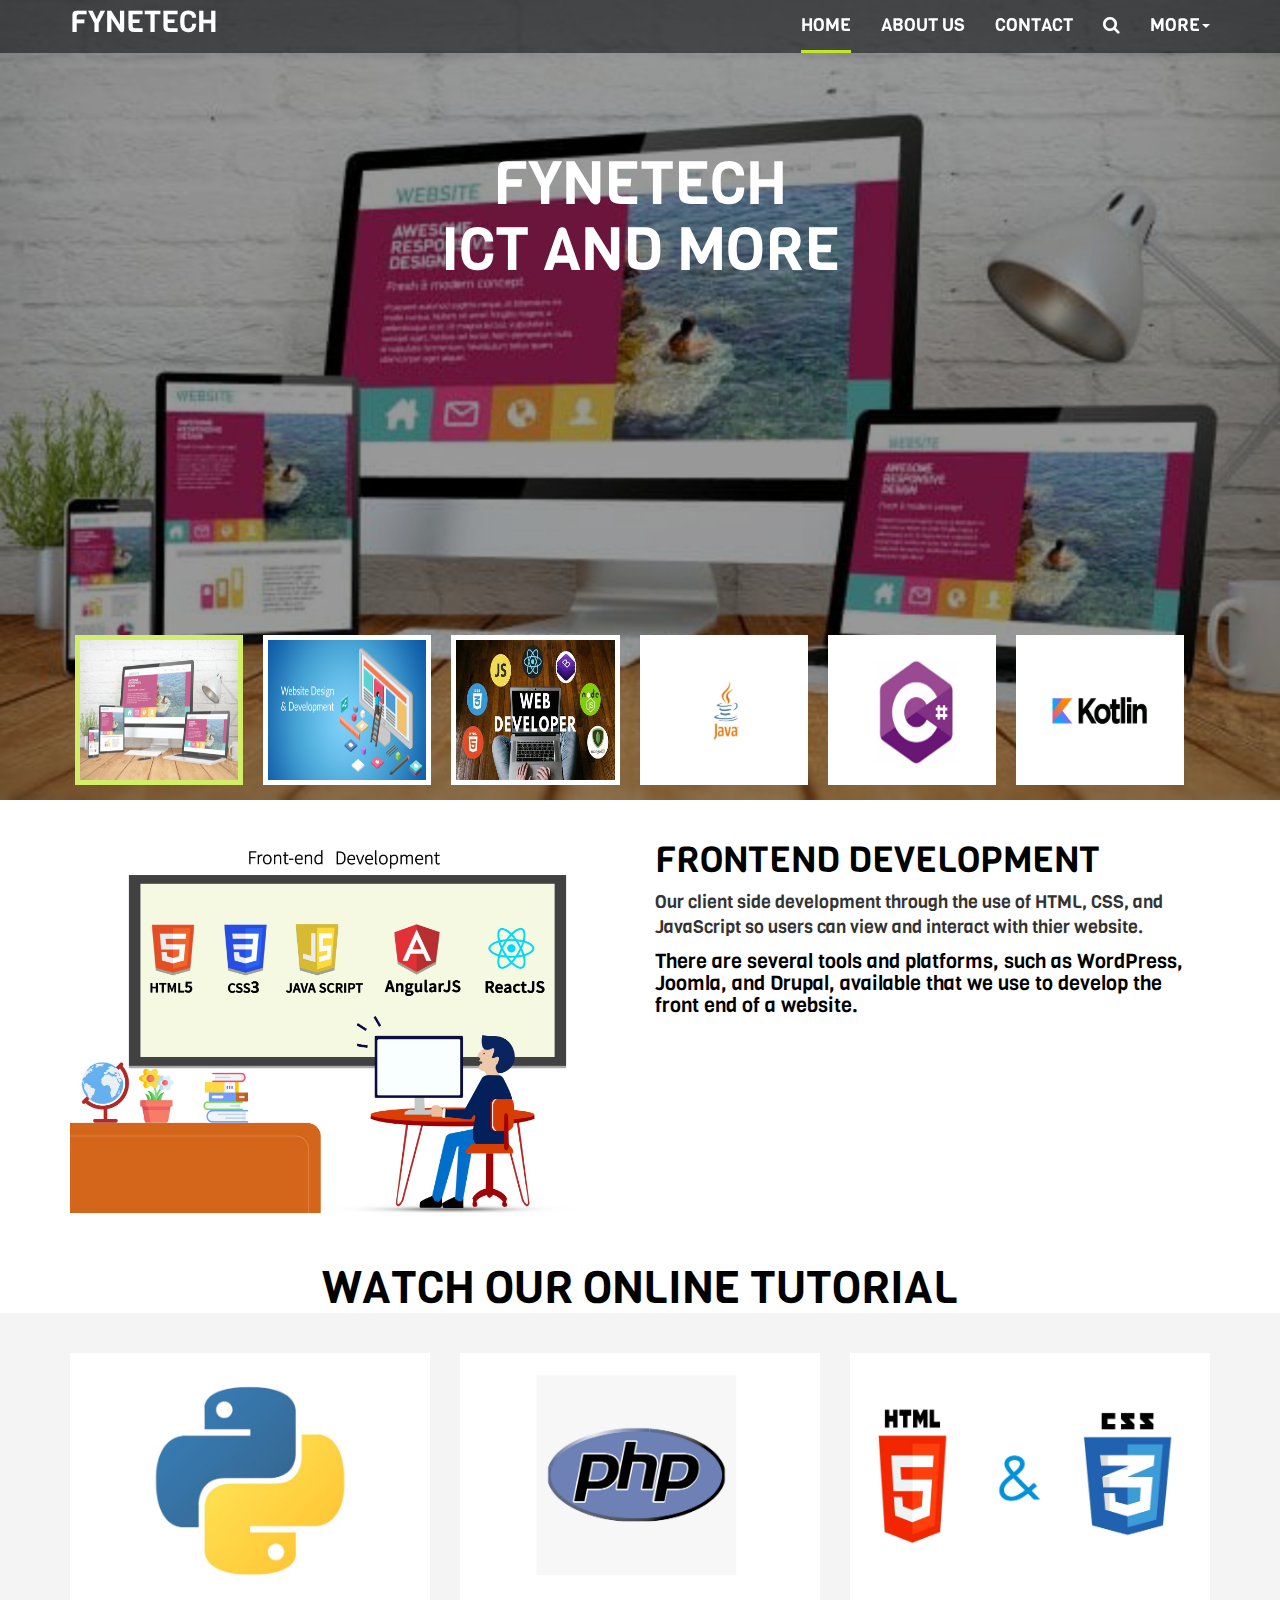
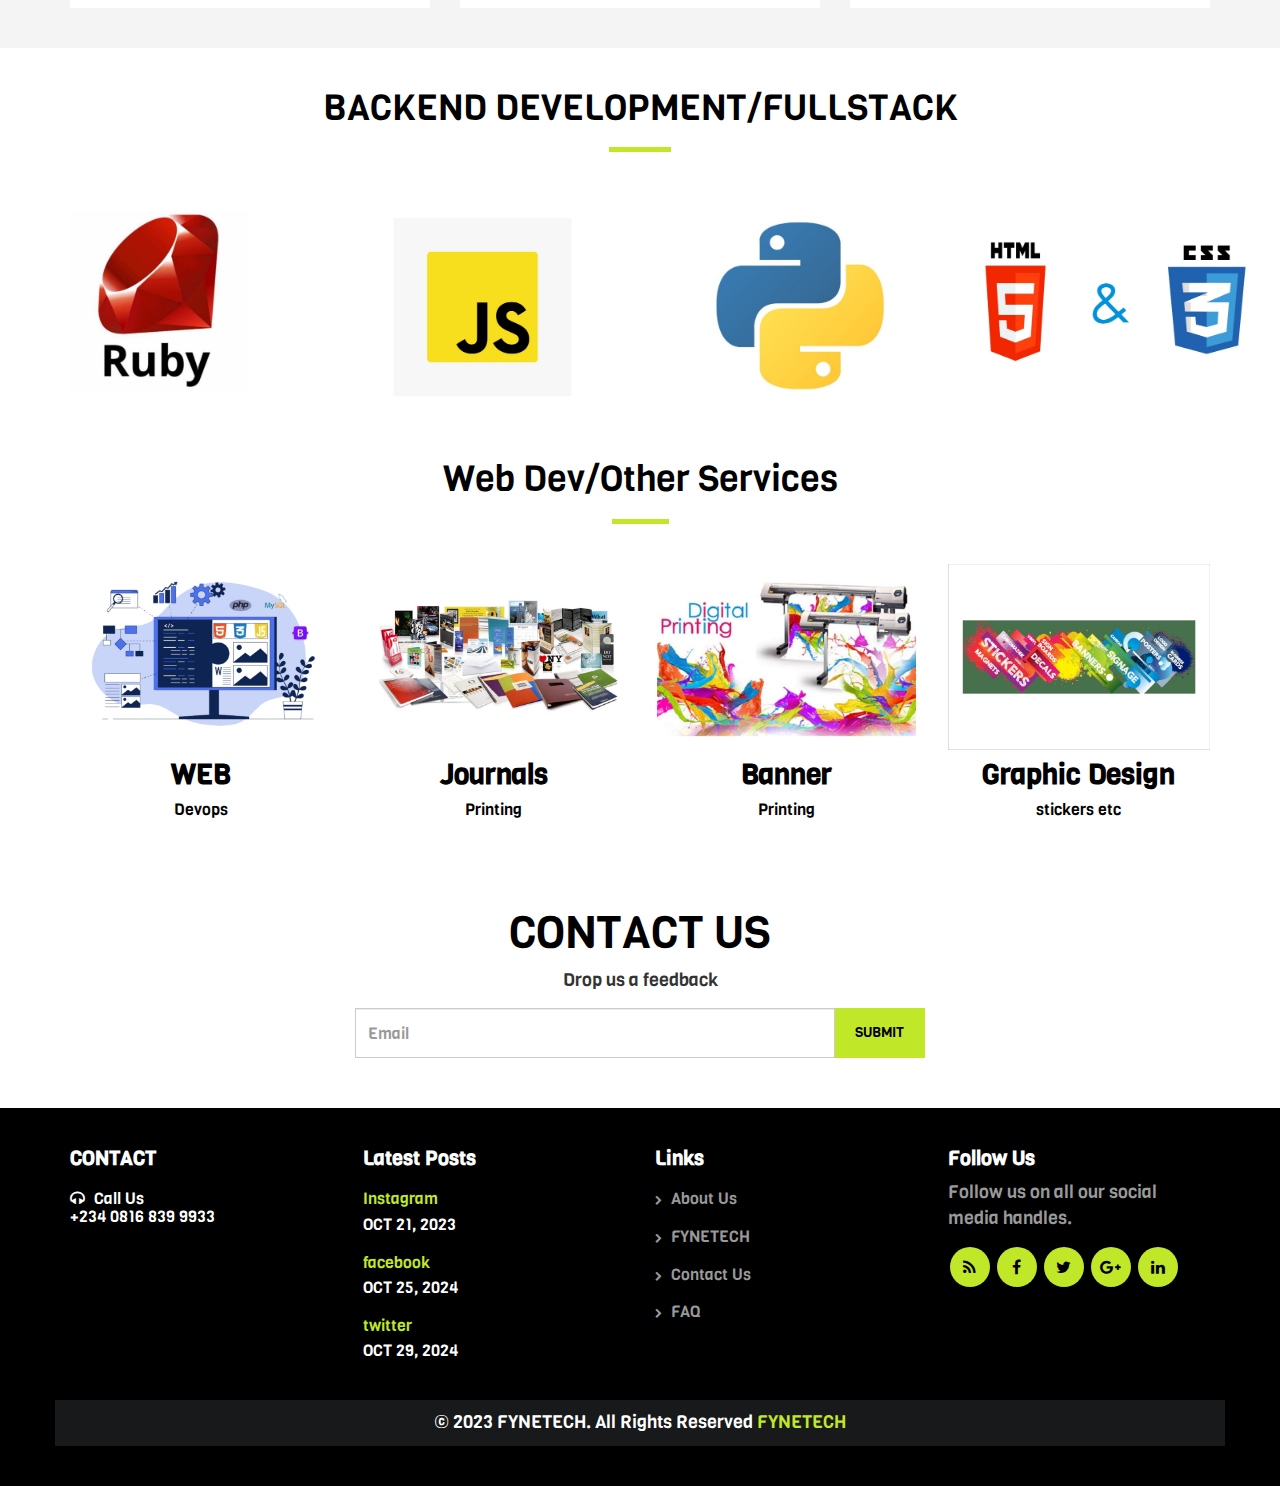
==== commit 2124c2ac: "Add files via upload" ====
--- a/index.html
+++ b/index.html
@@ -1,792 +1,463 @@
-<!DOCTYPE html>
-<html lang="en">
-  <head>
-    <meta name="robots" content="noindex,nofollow" />
-    <meta charset="utf-8">
-    <meta http-equiv="X-UA-Compatible" content="IE=edge">
-    <meta name="viewport" content="width=device-width, initial-scale=1">
-    <title>CMsports.net</title>
-	<link href="css/bootstrap.min.css" rel="stylesheet">
-	<link href="css/global.css" rel="stylesheet">
-	<link href="css/index.css" rel="stylesheet">
-	<link rel="stylesheet" type="text/css" href="css/font-awesome.min.css" />
-	<link href="https://fonts.googleapis.com/css?family=Viga&display=swap" rel="stylesheet">
-	<script src="js/jquery-2.1.1.min.js"></script>
-    <script src="js/bootstrap.min.js"></script>
-  </head>
-  
-<body>
-<section id="header">
-	<nav class="navbar navbar-default navbar-fixed-top">
-        <div class="container">
-		   <div class="col-sm-12">
-		    <div class="navbar-header page-scroll">
-                <button type="button" class="navbar-toggle" data-toggle="collapse" data-target="#bs-example-navbar-collapse-1">
-                    <span class="sr-only">Toggle navigation</span>
-                    <span class="icon-bar"></span>
-                    <span class="icon-bar"></span>
-                    <span class="icon-bar"></span>
-                </button>
-                <a class="navbar-brand" href="index.html"><i class="fa fa-trophy"></i> CM<span>s</span>ports.net</a>
-            </div>
-
-            <div class="collapse navbar-collapse" id="bs-example-navbar-collapse-1">
-                <ul class="nav navbar-nav navbar-right">
-                    <li>
-                        <a class="tag_menu  active_tab" href="index.html">HOME</a>
-                    </li>
-                     
-					<li>
-                        <a class="tag_menu" href="about.html">ABOUT US</a>
-                    </li>
-					 
-				    <li>
-                        <a class="tag_menu" href="blog.html">BLOG</a>
-                    </li>
-					
-					<li>
-                        <a class="tag_menu" href="blog_detail.html">DETAIL</a>
-                    </li>
-					
-					
-					<li>
-                        <a class="tag_menu" href="team.html">TEAM</a>
-                    </li>
-					
-					<li>
-                        <a class="tag_menu" href="contact.html">CONTACT</a>
-                    </li>
-					<li class="dropdown"><a class="tag_menu" href="#" data-toggle="dropdown"><span class="fa fa-search"></span></a>
-							<ul class="dropdown-menu drop_2" style="min-width: 300px;">
-								<li>
-									<div class="row_1">
-										<div class="col-sm-12">
-											<form class="navbar-form navbar-left" role="search">
-											<div class="input-group">
-												<input type="text" class="form-control" placeholder="Search">
-												<span class="input-group-btn">
-													<button class="btn btn-primary" type="button">
-														Search</button>
-												</span>
-											</div>
-											</form>
-										</div>
-									</div>
-								</li>
-							</ul>
-						</li>
-					<li class="dropdown">
-					  <a class="tag_menu" href="#" data-toggle="dropdown" role="button" aria-expanded="false"><i class="fa fa-shopping-cart"></i></a>
-					  <ul class="dropdown-menu drop_1" role="menu">
-						<li>No products in the cart.</li>
-					  </ul>
-                    </li>
-					
-					<li class="dropdown">
-					  <a class="tag_menu" href="#" data-toggle="dropdown" role="button" aria-expanded="false">MORE<span class="caret"></span></a>
-					  <ul class="dropdown-menu drop_1" role="menu">
-						<li><a href="index.html">Home</a></li>
-						<li><a href="about.html">About Us</a></li>
-						<li><a href="team.html">Team</a></li>
-						<li><a href="contact.html">Contact</a></li>
-					  </ul>
-                    </li>
-					
-					
-					
-                </ul>
-				<section id="side_box">
-				
-				  <a id="menu-toggle" href="#" class="btn btn-primary btn-lg toggle"><i class="fa fa-list"></i></a>
-					<div id="sidebar-wrapper" class="">
-					  <ul class="sidebar-nav">
-						<a id="menu-close" href="#" class="btn btn-default btn-lg pull-right toggle"><i class="glyphicon glyphicon-remove"></i></a>
-						<li class="sidebar-brand">
-						  <a href="index.html">FOOTBALL</a>						</li>
-					  </ul>
-					  <div class="wrap_inner clearfix text-center">
-					   <img  src="img/5.jpg" alt="abc" class="iw">
-					   <p class="para_1"> .</p>
-					   <div class="top_right clearfix">
-								<p>
-								 <a href="#"><i class="fa fa-pinterest"></i></a>
-								 <a href="#"><i class="fa fa-linkedin"></i></a>
-								 <a href="#"><i class="fa fa-dribbble"></i></a>
-								 <a href="#"><i class="fa fa-facebook"></i></a>
-								 <a href="#"><i class="fa fa-twitter"></i></a>
-								</p>
-	                   </div>
-					   
-					  </div>
-					  <div class="wrap_inner_2 clearfix">
-					    <h3>Contact Us</h3>
-						<input class="form-control" placeholder="Name" type="text">
-						<input class="form-control" placeholder="Email" type="text">
-						<input class="form-control" placeholder="Phone" type="text">
-						<textarea class="form-control form_1" placeholder="Type Text Here"></textarea>
-						<h5 class="text-center"><a class="button" href="#">Subscribe <i class="fa fa-chevron-right"></i></a></h5>
-					  </div>
-					  
-					</div>
-		
-	          </section>
-            </div>
-		   </div>
-        </div>
- 
-    </nav>
-</section>
-
-<section id="center" class="clearfix center_home">
- <div class="center_home_m clearfix">
-   <div class="carousel slide article-slide" id="article-photo-carousel">
-
-  <!-- Wrapper for slides -->
-  <div class="carousel-inner cont-slider">
-
-    <div class="item active">
-      <img alt="abc" class="iw" src="img/1.jfif">
-    </div>
-    <div class="item">
-      <img alt="abc" class="iw" src="img/month.jfif">
-    </div>
-    <div class="item">
-      <img alt="abc" class="iw" src="img/3.jfif">
-    </div>
-	<div class="item">
-      <img alt="abc" class="iw" src="img/4.jfif">
-    </div>
-	<div class="item">
-      <img alt="abc" class="iw" src="img/6.jfif">
-    </div>
-    <div class="item ">
-      <img alt="abc" class="iw" src="img/7.jfif">
-    </div>
-  </div>
-  <!-- Indicators -->
-  <ol class="carousel-indicators">
-    <li class="active" data-slide-to="0" data-target="#article-photo-carousel">
-      <img alt="" src="img/1.jfif">
-    </li>
-    <li class="" data-slide-to="1" data-target="#article-photo-carousel">
-      <img alt="" src="img/month.jfif">
-    </li>
-    <li class="" data-slide-to="2" data-target="#article-photo-carousel">
-      <img alt="" src="img/3.jfif">
-    </li>
-    <li class="" data-slide-to="3" data-target="#article-photo-carousel">
-      <img alt="" src="img/4.jfif">
-    </li>
-	<li class="" data-slide-to="4" data-target="#article-photo-carousel">
-      <img alt="" src="img/6.jfif">
-    </li>
-    <li class="" data-slide-to="5" data-target="#article-photo-carousel">
-      <img alt="" src="img/7.jfif">
-    </li>
-   
-	
-  </ol>
-</div>
-   <div class="center_home_mi clearfix">
-    <h1>Liverpool complete signing <br> of Federico Chiesa </h1>
-	<p>We have reached an agreement with Juventus for the transfer of Federico Chiesa.</p>
-	<h5><a class="button" href="#">READ MORE <i class="fa fa-chevron-right"></i></a></h5>
-	<h5><a class="button_1" href="#">SEE MORE <i class="fa fa-chevron-right"></i></a></h5>
-   </div>
- </div>
- 
-</section>
-
-<section id="review_home">
- <div class="container">
-  <div class="row">
-   <div class="review_home_1 clearfix">
-	<div class="col-sm-6">
-	 <div class="review_home_1r clearfix">
-	  <img src="img/pp.jpg" class="iw" alt="abc">
-	 </div>
-	</div>
-	<div class="col-sm-6">
-	 <div class="review_home_1l clearfix">
-	  <h2 class="mgt">Review Of The Season</h2>
-	  <p><strong>Manchester City have been crowned 2023/24 Premier League champions, becoming the first men’s team in the history of English football to win four top-flight titles in a row.</strong>
-        <br><h5>Our 3-1  final-day victory over West Ham United courtesy of goals from Phil Foden (2) and Rodrigo sealed our latest success, with City finishing two points ahead of second-placed Arsenal.  
-
-Captain Kyle Walker lifted the trophy at the Etihad in front of a sell-out crowd, with Club legend Paul Dickov and City in the Community participant Michael Crowther given the responsibility of handing the trophy to the England full-back.  
-
-It represents City’s tenth top-flight league title – and the sixth time in seven seasons we have won the Premier League, continuing Pep Guardiola’s remarkable record since taking charge of City back in 2016.
-
-	  </h5></p>
-	    
-	
-	    </div>
-	  </div>
-	 </div>
-	</div>
-   </div>
-  </div>
- </div>
-</section>
-
-<section id="achieve">
- <div class="container">
-  <div class="row">
-   <div class="achieve_1 clearfix">
-    <div class="col-sm-4">
-	 <div class="achieve_1m clearfix">
-	  <div class="achieve_1mi clearfix">
-	   <img src="img/9.jfif" class="iw" alt="abc">
-	  </div>
-	  <div class="achieve_1mi1 text-center clearfix">
-	   <span class="col"><i class="fa fa-star-o"></i></span>
-	   <h3 class="bold col">League Cup</h3>
-	   <p class="col">Duis ac feugiat purus. Sed placerat commodo rhoncus. Curabitur sed pharetra turpis.</p>
-	   <h5><a class="button" href="#">SEE MORE <i class="fa fa-chevron-right"></i></a></h5>
-	  </div>
-	 </div>
-	</div>
-	<div class="col-sm-4">
-	 <div class="achieve_1m clearfix">
-	  <div class="achieve_1mi clearfix">
-	   <img src="img/10.jfif" class="iw" alt="abc">
-	  </div>
-	  <div class="achieve_1mi1 text-center clearfix">
-	   <span class="col"><i class="fa fa-trophy"></i></span>
-	   <h3 class="bold col">Championship</h3>
-	   <p class="col">Duis ac feugiat purus. Sed placerat commodo rhoncus. Curabitur sed pharetra turpis.</p>
-	   <h5><a class="button" href="#">SEE MORE <i class="fa fa-chevron-right"></i></a></h5>
-	  </div>
-	 </div>
-	</div>
-	<div class="col-sm-4">
-	 <div class="achieve_1m clearfix">
-	  <div class="achieve_1mi clearfix">
-	   <img src="img/12.jfif" class="iw" alt="abc">
-	  </div>
-	  <div class="achieve_1mi1 text-center clearfix">
-	   <span class="col"><i class="fa fa-clock-o"></i></span>
-	   <h3 class="bold col">Associations</h3>
-	   <p class="col">Duis ac feugiat purus. Sed placerat commodo rhoncus. Curabitur sed pharetra turpis.</p>
-	   <h5><a class="button" href="#">SEE MORE <i class="fa fa-chevron-right"></i></a></h5>
-	  </div>
-	 </div>
-	</div>
-   </div>
-  </div>
- </div>
-</section>
-
-<section id="gallery_home">
- <div class="container">
-  <div class="row">
-   <div class="gallery_h text-center clearfix">
-    <div class="col-sm-12">
-	 <h2 class="mgt">Fresh Sport Gallery</h2>
-	 <hr>
-	 <p>Lorem ipsum dolor sit amet, consectetur adipiscing elit. Fusce blandit nisi pulvinar.</p>
-	</div>
-   </div>
-   
-   <div class="achieve_1 clearfix">
-    <div class="col-sm-3 space_all">
-	<a href="#"><div class="achieve_1m clearfix">
-	  <div class="achieve_1mi clearfix">
-	   <img src="img/download.jfif" class="iw" alt="abc">
-	   ENZO MARESCA SENDS BRUTAL WARNING TO RAHEEM SETRLIN AND EXILED CHELSEA STARS <br> if there is one thing we have learnt about Enzo is that he says it the way it is.
-	  </div>
-	  <div class="achieve_1mi1 text-center clearfix">
-	   <h3 class="bold col">Being Free</h3>
-       <h4 class="col_1">PREPARATION</h4>
-	  </div>
-	 </div></a>
-	</div>
-	<div class="col-sm-3 space_all">
-	<a href="#"><div class="achieve_1m clearfix">
-	  <div class="achieve_1mi clearfix">
-	   <img src="img/11.jfif" class="iw" alt="abc">
-	  </div>
-	  <div class="achieve_1mi1 text-center clearfix">
-	   <h3 class="bold col">Setting Tracks</h3>
-       <h4 class="col_1">TEAM WORK</h4>
-	  </div>
-	 </div></a>
-	</div>
-	<div class="col-sm-3 space_all">
-	<a href="#"><div class="achieve_1m clearfix">
-	  <div class="achieve_1mi clearfix">
-	   <img src="img/14.jpg" class="iw" alt="abc">
-	  </div>
-	  <div class="achieve_1mi1 text-center clearfix">
-	   <h3 class="bold col">Ideal Transfers</h3>
-       <h4 class="col_1">TEAM WORK</h4>
-	  </div>
-	 </div></a>
-	</div>
-	<div class="col-sm-3 space_all">
-	<a href="#"><div class="achieve_1m clearfix">
-	  <div class="achieve_1mi clearfix">
-	   <img src="img/15.jpg" class="iw" alt="abc">
-	  </div>
-	  <div class="achieve_1mi1 text-center clearfix">
-	   <h3 class="bold col">Role  Model</h3>
-       <h4 class="col_1">SUCCESS</h4>
-	  </div>
-	 </div></a>
-	</div>
-   </div>
-   <div class="achieve_1 clearfix">
-    <div class="col-sm-3 space_all">
-	<a href="#"><div class="achieve_1m clearfix">
-	  <div class="achieve_1mi clearfix">
-	   <img src="img/16.jpg" class="iw" alt="abc">
-	  </div>
-	  <div class="achieve_1mi1 text-center clearfix">
-	   <h3 class="bold col">Being Free</h3>
-       <h4 class="col_1">PREPARATION</h4>
-	  </div>
-	 </div></a>
-	</div>
-	<div class="col-sm-3 space_all">
-	<a href="#"><div class="achieve_1m clearfix">
-	  <div class="achieve_1mi clearfix">
-	   <img src="img/17.jpg" class="iw" alt="abc">
-	  </div>
-	  <div class="achieve_1mi1 text-center clearfix">
-	   <h3 class="bold col">Setting Tracks</h3>
-       <h4 class="col_1">TEAM WORK</h4>
-	  </div>
-	 </div></a>
-	</div>
-	<div class="col-sm-3 space_all">
-	<a href="#"><div class="achieve_1m clearfix">
-	  <div class="achieve_1mi clearfix">
-	   <img src="img/18.jpg" class="iw" alt="abc">
-	  </div>
-	  <div class="achieve_1mi1 text-center clearfix">
-	   <h3 class="bold col">Ideal Transfers</h3>
-       <h4 class="col_1">TEAM WORK</h4>
-	  </div>
-	 </div></a>
-	</div>
-	<div class="col-sm-3 space_all">
-	<a href="#"><div class="achieve_1m clearfix">
-	  <div class="achieve_1mi clearfix">
-	   <img src="img/19.jpg" class="iw" alt="abc">
-	  </div>
-	  <div class="achieve_1mi1 text-center clearfix">
-	   <h3 class="bold col">Role  Model</h3>
-       <h4 class="col_1">SUCCESS</h4>
-	  </div>
-	 </div></a>
-	</div>
-   </div>
-   
-  </div>
- </div>
-</section>
-
-<section id="players">
- <div class="container">
-  <div class="row">
-    <div class="gallery_h text-center clearfix">
-    <div class="col-sm-12">
-	 <h2 class="mgt">Our Key Players</h2>
-	 <hr>
-	</div>
-   </div>
-    <div class="players_1 clearfix">
-	 <div class="col-sm-3">
-	  <div class="players_1i text-center clearfix">
-	   <img src="img/20.jpg" class="iw" alt="abc">
-	   <h3 class="bold">Praesent Libero</h3>
-	   <h5>GOALKEEPER</h5>
-	  </div>
-	 </div>
-	 <div class="col-sm-3">
-	  <div class="players_1i text-center clearfix">
-	   <img src="img/21.jpg" class="iw" alt="abc">
-	   <h3 class="bold">Ante Dapibus</h3>
-	   <h5>ATTACKER</h5>
-	  </div>
-	 </div>
-	 <div class="col-sm-3">
-	  <div class="players_1i text-center clearfix">
-	   <img src="img/22.jpg" class="iw" alt="abc">
-	   <h3 class="bold">Nulla Quis</h3>
-	   <h5>DEFENDER</h5>
-	  </div>
-	 </div>
-	 <div class="col-sm-3">
-	  <div class="players_1i text-center clearfix">
-	   <img src="img/23.jpg" class="iw" alt="abc">
-	   <h3 class="bold">Sed Augue </h3>
-	   <h5>MIDFIELDER</h5>
-	  </div>
-	 </div>
-	</div>
-  </div>
- </div>
-</section>
-
-<section id="review_home_l">
- <div class="container">
-  <div class="row">
-   <div class="review_home_1 clearfix">
-	<div class="col-sm-6">
-	 <div class="review_home_1l clearfix">
-	  <h2 class="mgt">Review Of The Season</h2>
-	  <p>Nam fermentum ullamcorper luctus. Integer ultricies imperdiet rutrum. Donec vel ultrices purus. Vestibulum posuere eget magna eu blandit. Sed fermentum, est ut tincidunt luctus, urna tellus ullamcorper augue, quis tincidunt mi justo faucibus odio. Phasellus aliquam nulla neque, eu lacinia felis elementum et. Nulla facilisi. Duis auctor felis vel lorem vulputate varius. Integer ipsum nibh, imperdiet id tincidunt quis, malesuada eget lorem. Aliquam iaculis quam dignissim.</p>
-	  <h5><a class="button" href="#">READ MORE <i class="fa fa-chevron-right"></i></a></h5>
-	  <h5><a class="button_1" href="#">TAKE A  TOUR <i class="fa fa-chevron-right"></i></a></h5>
-	 </div>
-	</div>
-	<div class="col-sm-6">
-	 <div class="review_home_1r clearfix">
-	  <img src="img/24.jpg" class="iw" alt="abc">
-	 </div>
-	</div>
-   </div>
-  </div>
- </div>
-</section>
-
-<section id="strategy">
-<div class="container">
- <div class="row">
-  <div class="strategy_1 clearfix">
-   <div class="col-sm-12">
-        <div class="panel panel-success">
-                <div class="panel-heading clickable panel-collapsed">
-                    <h3 class="panel-title">
-                         <i class="fa fa-gamepad"></i> STRATEGY</h3>
-                    <span class="pull-right "><i class="glyphicon glyphicon-minus"></i></span>                </div>
-                <div class="panel-body clearfix">
-			      <p>  Lorem ipsum dolor sit amet, consectetur adipiscing elit. Integer nec odio.Praesent libero. Sed cursus ante dapibus diam. Sed nisi. Nulla quis sem at nibh elementum imperdiet. Duis sagittis ipsum.Praesent mauris. Fusce nec tellus sed augue semper porta. Mauris massa. Vestibulum lacinia arcu eget nulla.Class aptent taciti sociosqu ad litora torquent per conubia nostra, per inceptos himenaeos. Curabitursodales ligula in libero.Sed dignissim lacinia nunc.</p>	  
-			    </div>
-            </div>
-		<div class="panel panel-success">
-                <div class="panel-heading clickable">
-                    <h3 class="panel-title">
-                         <i class="fa fa-fire"></i> PRODUCTION</h3>
-                    <span class="pull-right "><i class="glyphicon glyphicon-minus"></i></span>                </div>
-                <div class="panel-body clearfix">
-			      <p>  Lorem ipsum dolor sit amet, consectetur adipiscing elit. Integer nec odio.Praesent libero. Sed cursus ante dapibus diam. Sed nisi. Nulla quis sem at nibh elementum imperdiet. Duis sagittis ipsum.Praesent mauris. Fusce nec tellus sed augue semper porta. Mauris massa. Vestibulum lacinia arcu eget nulla.Class aptent taciti sociosqu ad litora torquent per conubia nostra, per inceptos himenaeos. Curabitursodales ligula in libero.Sed dignissim lacinia nunc.</p>	  
-			    </div>
-            </div>
-		<div class="panel panel-success">
-                <div class="panel-heading clickable">
-                    <h3 class="panel-title">
-                         <i class="fa fa-shield"></i> WEALTH</h3>
-                    <span class="pull-right "><i class="glyphicon glyphicon-minus"></i></span>                </div>
-                <div class="panel-body clearfix">
-			      <p>  Lorem ipsum dolor sit amet, consectetur adipiscing elit. Integer nec odio.Praesent libero. Sed cursus ante dapibus diam. Sed nisi. Nulla quis sem at nibh elementum imperdiet. Duis sagittis ipsum.Praesent mauris. Fusce nec tellus sed augue semper porta. Mauris massa. Vestibulum lacinia arcu eget nulla.Class aptent taciti sociosqu ad litora torquent per conubia nostra, per inceptos himenaeos. Curabitursodales ligula in libero.Sed dignissim lacinia nunc.</p>	  
-			    </div>
-            </div>
-		<div class="panel panel-success">
-                <div class="panel-heading clickable">
-                    <h3 class="panel-title">
-                       <i class="fa fa-graduation-cap"></i>   HARD WORK</h3>
-                    <span class="pull-right "><i class="glyphicon glyphicon-minus"></i></span>                </div>
-                <div class="panel-body clearfix">
-			      <p>  Lorem ipsum dolor sit amet, consectetur adipiscing elit. Integer nec odio.Praesent libero. Sed cursus ante dapibus diam. Sed nisi. Nulla quis sem at nibh elementum imperdiet. Duis sagittis ipsum.Praesent mauris. Fusce nec tellus sed augue semper porta. Mauris massa. Vestibulum lacinia arcu eget nulla.Class aptent taciti sociosqu ad litora torquent per conubia nostra, per inceptos himenaeos. Curabitursodales ligula in libero.Sed dignissim lacinia nunc.</p>	  
-			    </div>
-            </div>
-   </div>
-  </div>
- </div>
-</div>
-</section>
-
-<section id="league">
- <div class="league_m clearfix">
-  <div class="container">
-  <div class="row">
-   <div class="league_1 clearfix">
-    <div class="col-sm-3">
-	 <div class="league_1i clearfix">
-	   <img src="img/25.jpg" alt="abc" class="iw">
-	   <h4 class="bold">League Cup Of Country <span>1995</span></h4>
-	   <p>Lorem ipsum dolor sit amet, consectetur adipiscing elitimus.</p>
-	 </div>
-	</div>
-	<div class="col-sm-3">
-	 <div class="league_1i clearfix">
-	   <img src="img/26.jpg" alt="abc" class="iw">
-	   <h4 class="bold">Champion League  <span>2002</span></h4>
-	   <p>Lorem ipsum dolor sit amet, consectetur adipiscing elitimus.</p>
-	 </div>
-	</div>
-	<div class="col-sm-3">
-	 <div class="league_1i clearfix">
-	   <img src="img/27.jpg" alt="abc" class="iw">
-	   <h4 class="bold">National League <span>2008</span></h4>
-	   <p>Lorem ipsum dolor sit amet, consectetur adipiscing elitimus.</p>
-	 </div>
-	</div>
-	<div class="col-sm-3">
-	 <div class="league_1i clearfix">
-	   <img src="img/28.jpg" alt="abc" class="iw">
-	   <h4 class="bold">Premier League <span>2016</span></h4>
-	   <p>Lorem ipsum dolor sit amet, consectetur adipiscing elitimus.</p>
-	 </div>
-	</div>
-   </div>
-  </div>
- </div>
- </div>
-</section>
-
-<section id="counting">
- <div class="container">
-  <div class="row">
-   <div class="counting_1 clearfix">
-    <div class="col-sm-3">
-	 <div class="counting_1 text-center clearfix">
-	  <span><i class="fa fa-gamepad"></i></span>
-	  <h1>244</h1>
-	  <h4>League Cup Games</h4>
-	 </div>
-	</div>
-	<div class="col-sm-3">
-	 <div class="counting_1 text-center clearfix">
-	  <span><i class="fa fa-fire"></i></span>
-	  <h1>116</h1>
-	  <h4>League Cup Games</h4>
-	 </div>
-	</div>
-	<div class="col-sm-3">
-	 <div class="counting_1 text-center clearfix">
-	  <span><i class="fa fa-shield"></i></span>
-	  <h1>24</h1>
-	  <h4>League Cup Games</h4>
-	 </div>
-	</div>
-	<div class="col-sm-3">
-	 <div class="counting_1 text-center clearfix">
-	  <span><i class="fa fa-globe"></i></span>
-	  <h1>2001</h1>
-	  <h4>League Cup Games</h4>
-	 </div>
-	</div>
-   </div>
-  </div>
- </div>
-</section>
-
-<section id="club">
- <div class="container">
-  <div class="row">
-   <div class="gallery_h text-center clearfix">
-    <div class="col-sm-12">
-	 <h2 class="mgt">Club Souvenirs</h2>
-	 <hr>
-	</div>
-   </div>
-   <div class="achieve_1 clearfix">
-    <div class="col-sm-3">
-	 <div class="achieve_1m clearfix">
-	  <div class="achieve_1mi clearfix">
-	   <img src="img/30.jpg" class="iw" alt="abc">
-	  </div>
-	  <div class="achieve_1mi1 text-center clearfix">
-	   <h5><a class="button_1" href="#">ADD TO CART <i class="fa fa-chevron-right"></i></a></h5>
-	  </div>
-	 </div>
-	 <div class="club_i text-center clearfix">
-	  <span class="col_1">
-	   <i class="fa fa-star"></i>
-	   <i class="fa fa-star"></i>
-	   <i class="fa fa-star"></i>
-	   <i class="fa fa-star"></i>
-	   <i class="fa fa-star"></i>
-	  </span>
-	  <h4>Green Jersey</h4>
-	  <h1>$75.00</h1>
-	 </div>
-	</div>
-    <div class="col-sm-3">
-	 <div class="achieve_1m clearfix">
-	  <div class="achieve_1mi clearfix">
-	   <img src="img/31.jpg" class="iw" alt="abc">
-	  </div>
-	  <div class="achieve_1mi1 text-center clearfix">
-	   <h5><a class="button_1" href="#">ADD TO CART <i class="fa fa-chevron-right"></i></a></h5>
-	  </div>
-	 </div>
-	 <div class="club_i text-center clearfix">
-	  <span class="col_1">
-	   <i class="fa fa-star"></i>
-	   <i class="fa fa-star"></i>
-	   <i class="fa fa-star"></i>
-	   <i class="fa fa-star"></i>
-	   <i class="fa fa-star"></i>
-	  </span>
-	  <h4>Soccer Ball</h4>
-	  <h1>$65.00</h1>
-	 </div>
-	</div>
-	<div class="col-sm-3">
-	 <div class="achieve_1m clearfix">
-	  <div class="achieve_1mi clearfix">
-	   <img src="img/32.jpg" class="iw" alt="abc">
-	  </div>
-	  <div class="achieve_1mi1 text-center clearfix">
-	   <h5><a class="button_1" href="#">ADD TO CART <i class="fa fa-chevron-right"></i></a></h5>
-	  </div>
-	 </div>
-	 <div class="club_i text-center clearfix">
-	  <span class="col_1">
-	   <i class="fa fa-star"></i>
-	   <i class="fa fa-star"></i>
-	   <i class="fa fa-star"></i>
-	   <i class="fa fa-star"></i>
-	   <i class="fa fa-star"></i>
-	  </span>
-	  <h4>Pro Cleats</h4>
-	  <h1>$45.00</h1>
-	 </div>
-	</div>
-	<div class="col-sm-3">
-	 <div class="achieve_1m clearfix">
-	  <div class="achieve_1mi clearfix">
-	   <img src="img/33.jpg" class="iw" alt="abc">
-	  </div>
-	  <div class="achieve_1mi1 text-center clearfix">
-	   <h5><a class="button_1" href="#">ADD TO CART <i class="fa fa-chevron-right"></i></a></h5>
-	  </div>
-	 </div>
-	 <div class="club_i text-center clearfix">
-	  <span class="col_1">
-	   <i class="fa fa-star"></i>
-	   <i class="fa fa-star"></i>
-	   <i class="fa fa-star"></i>
-	   <i class="fa fa-star"></i>
-	   <i class="fa fa-star"></i>
-	  </span>
-	  <h4>Fan Beanie</h4>
-	  <h1>$35.00</h1>
-	 </div>
-	</div>
-   </div>
-  </div>
- </div>
-</section>
-
-<section id="signup">
- <div class="container">
-  <div class="row">
-   <div class="signup_1 text-center clearfix">
-    <div class="col-sm-12">
-	 <h1 class="mgt">Join The Club</h1>
-	 <p>Lorem ipsum dolor sit amet, consectetur adipiscing elit. Fusce blandit nisi</p>
-	 <div class="input-group">
-			<input type="text" class="form-control" placeholder="Email">
-			<span class="input-group-btn">
-			 <button class="btn btn-primary" type="button">
-			  SIGN UP</button>
-			</span>		  </div>
-	</div>
-   </div>
-  </div>
- </div>
-</section>
-
-<section id="footer">
- <div class="container">
-  <div class="row">
-   <div class="footer_1 clearfix">
-    <div class="col-sm-3">
-	 <div class="footer_1_i clearfix">
-	  <h4 class="col bold mgt">About Trophy</h4>
-	  <p>Lorem ipsum dolor sit amet, nam ut vero scribentur, mel veritus omnesque ei. Mutat labores mea ex mei.</p>
-	  <p>Lorem ipsum dolor sit amet, consectetur adipiscing elit. Donec ut mi.</p>
-	  <h5 class="col"><i class="fa fa-headphones"></i>	Call Us 1-234-567-xyzab</h5>
-	 </div>
-	</div>
-	<div class="col-sm-3">
-	 <div class="footer_1_i clearfix">
-	  <h4 class="col bold mgt">Latest Posts</h4>
-	  <div class="footer_1_ii clearfix"><h5 class="col mgt"><a href="#">Basics First</a> <span>OCT 21, 2016</span></h5></div>
-	  <div class="footer_1_ii clearfix"><h5 class="col mgt"><a href="#">Becoming Great</a> <span>OCT 25, 2016</span></h5></div>
-	  <div class="footer_1_ii clearfix"><h5 class="col mgt"><a href="#">Better Results</a> <span>OCT 29, 2016</span></h5></div>
-	 </div>
-	</div>
-	
-	<div class="col-sm-3">
-	 <div class="footer_1_i1 clearfix">
-	  <h4 class="col bold mgt">Links</h4>
-      <h5><a href="#"><i class="fa fa-chevron-right"></i> About Us</a></h5>
-	  <h5><a href="#"><i class="fa fa-chevron-right"></i> Club History</a></h5>
-	  <h5><a href="#"><i class="fa fa-chevron-right"></i> Contact Us</a></h5>
-	  <h5><a href="#"><i class="fa fa-chevron-right"></i> FAQ</a></h5>
-	 </div>
-	</div>
-	
-	<div class="col-sm-3">
-	 <div class="footer_1_i2 clearfix">
-	  <h4 class="col bold mgt">Follow Us</h4>
-	  <p>Lorem ipsum dolor sit amet, nam ut vero scribentur, mel veritus omnesque ei. Mutat labores mea ex mei.</p>
-      <ul class="social-network social-circle">
-                        <li><a href="#" class="icoRss" title="Rss"><i class="fa fa-rss"></i></a></li>
-                        <li><a href="#" class="icoFacebook" title="Facebook"><i class="fa fa-facebook"></i></a></li>
-                        <li><a href="#" class="icoTwitter" title="Twitter"><i class="fa fa-twitter"></i></a></li>
-                        <li><a href="#" class="icoGoogle" title="Google +"><i class="fa fa-google-plus"></i></a></li>
-                        <li><a href="#" class="icoLinkedin" title="Linkedin"><i class="fa fa-linkedin"></i></a></li>
-       </ul>
-	 </div>
-	</div>
-   </div>
-   <div class="footer_2 text-center clearfix">
-    <div class="col-sm-12">
-	  <p class="mgt col"> © 2013 Your Website Name. All Rights Reserved | Design by <a class="col_1" href="http://www.templateonweb.com">TemplateOnWeb</a></p>
-	</div>
-   </div>
-  </div>
- </div>
-</section>
-
-<script>
-	$(document).on('click', '.panel-heading span.clickable', function (e) {
-    var $this = $(this);
-    if (!$this.hasClass('panel-collapsed')) {
-        $this.parents('.panel').find('.panel-body').slideUp();
-        $this.addClass('panel-collapsed');
-        $this.find('i').removeClass('glyphicon-minus').addClass('glyphicon-plus');
-    } else {
-        $this.parents('.panel').find('.panel-body').slideDown();
-        $this.removeClass('panel-collapsed');
-        $this.find('i').removeClass('glyphicon-plus').addClass('glyphicon-minus');
-    }
-});
-$(document).on('click', '.panel div.clickable', function (e) {
-    var $this = $(this);
-    if (!$this.hasClass('panel-collapsed')) {
-        $this.parents('.panel').find('.panel-body').slideUp();
-        $this.addClass('panel-collapsed');
-        $this.find('i').removeClass('glyphicon-minus').addClass('glyphicon-plus');
-    } else {
-        $this.parents('.panel').find('.panel-body').slideDown();
-        $this.removeClass('panel-collapsed');
-        $this.find('i').removeClass('glyphicon-plus').addClass('glyphicon-minus');
-    }
-});
-$(document).ready(function () {
-    $('.panel-heading span.clickable').click();
-    $('.panel div.clickable').click();
-});
-
-	</script>
-
-<script>
-	  $("#menu-close").click(function(e) {
-    e.preventDefault();
-    $("#sidebar-wrapper").toggleClass("active");
-  });
-  $("#menu-toggle").click(function(e) {
-    e.preventDefault();
-    $("#sidebar-wrapper").toggleClass("active");
-  });
-	</script>
-</body>
- 
-</html>
+<!DOCTYPE html>
+<html lang="en">
+  <head>
+    <meta name="robots" content="noindex,nofollow" />
+    <meta charset="utf-8">
+    <meta http-equiv="X-UA-Compatible" content="IE=edge">
+    <meta name="viewport" content="width=device-width, initial-scale=1">
+    <title>FYNETECH</title>
+    <link href="css/bootstrap.min.css" rel="stylesheet">
+    <link href="css/global.css" rel="stylesheet">
+    <link href="css/index.css" rel="stylesheet">
+    <link rel="stylesheet" type="text/css" href="css/font-awesome.min.css" />
+    <link href="https://fonts.googleapis.com/css?family=Viga&display=swap" rel="stylesheet">
+    <script src="js/jquery-2.1.1.min.js"></script>
+    <script src="js/bootstrap.min.js"></script>
+    <style>
+      /* Responsive Styling */
+      img {
+        max-width: 100%;
+        height: auto;
+      }
+
+      .navbar .dropdown-menu {
+        position: absolute;
+        right: 0;
+        left: auto;
+      }
+
+      .navbar .dropdown-menu.drop_2 {
+        min-width: 100%;
+      }
+
+      @media (max-width: 768px) {
+        #review_home .col-md-6 {
+          width: 100%;
+        }
+
+        #achieve .col-md-4 {
+          width: 100%;
+          margin-bottom: 15px;
+        }
+
+        #gallery_home .col-md-3,
+        #players .col-md-3 {
+          width: 50%;
+        }
+      }
+
+      @media (max-width: 576px) {
+        #gallery_home .col-md-3,
+        #players .col-md-3 {
+          width: 100%;
+        }
+      }
+    </style>
+  </head>
+
+<body>
+<section id="header">
+  <nav class="navbar navbar-default navbar-fixed-top">
+    <div class="container">
+      <div class="col-12">
+        <div class="navbar-header page-scroll">
+          <button type="button" class="navbar-toggle" data-toggle="collapse" data-target="#bs-example-navbar-collapse-1">
+            <span class="sr-only">Toggle navigation</span>
+            <span class="icon-bar"></span>
+            <span class="icon-bar"></span>
+            <span class="icon-bar"></span>
+          </button>
+          <a class="navbar-brand" href="index.html">FYNETECH</a>
+        </div>
+
+        <div class="collapse navbar-collapse" id="bs-example-navbar-collapse-1">
+          <ul class="nav navbar-nav navbar-right">
+            <li><a class="tag_menu active_tab" href="index.html">HOME</a></li>
+            <li><a class="tag_menu" href="about.html">ABOUT US</a></li>
+            <li><a class="tag_menu" href="contact.html">CONTACT</a></li>
+            <li class="dropdown">
+              <a class="tag_menu" href="#" data-toggle="dropdown"><span class="fa fa-search"></span></a>
+              <ul class="dropdown-menu drop_2">
+                <li>
+                  <div class="row_1">
+                    <div class="col-12">
+                      <form class="navbar-form navbar-left" role="search">
+                        <div class="input-group">
+                          <input type="text" class="form-control" placeholder="Search">
+                          <span class="input-group-btn">
+                            <button class="btn btn-primary" type="button">Search</button>
+                          </span>
+                        </div>
+                      </form>
+                    </div>
+                  </div>
+                </li>
+              </ul>
+            </li>
+            <li class="dropdown">
+              <a class="tag_menu" href="#" data-toggle="dropdown" role="button" aria-expanded="false">MORE<span class="caret"></span></a>
+              <ul class="dropdown-menu drop_1" role="menu">
+                <li><a href="index.html">HOME</a></li>
+                <li><a href="https://www.youtube.com/watch?v=-O6vXt1heMY">ONLINE TUTOR</a></li>
+                <li><a href="application.html">OFFLINE TUTOR</a></li>
+              </ul>
+            </li>
+          </ul>
+        </div>
+      </div>
+    </div>
+  </nav>
+</section>
+
+<section id="center" class="clearfix center_home">
+  <div class="center_home_m clearfix">
+    <div class="carousel slide article-slide" id="article-photo-carousel">
+      <div class="carousel-inner cont-slider">
+        <div class="item active">
+          <img alt="abc" src="img/responsive-web-design-600x375-3200x2000_c.jpg">
+        </div>
+        <div class="item">
+          <img alt="abc" src="img/Skype_Picture_2020_12_28T07_27_57_610Z.png">
+        </div>
+        <div class="item">
+          <img alt="abc" src="img/OIP.jfif">
+        </div>
+        <div class="item">
+          <img alt="abc" src="img/java.jpeg">
+        </div>
+        <div class="item">
+          <img alt="abc" src="img/csharp.jpeg">
+        </div>
+        <div class="item">
+          <img alt="abc" src="img/kotlin.jpeg">
+        </div>
+      </div>
+      <ol class="carousel-indicators">
+        <li class="active" data-slide-to="0" data-target="#article-photo-carousel">
+          <img alt="" src="img/responsive-web-design-600x375-3200x2000_c.jpg">
+        </li>
+        <li data-slide-to="1" data-target="#article-photo-carousel">
+          <img alt="" src="img/Skype_Picture_2020_12_28T07_27_57_610Z.png">
+        </li>
+        <li data-slide-to="2" data-target="#article-photo-carousel">
+          <img alt="" src="img/OIP.jfif">
+        </li>
+        <li data-slide-to="3" data-target="#article-photo-carousel">
+          <img alt="" src="img/java.jpeg">
+        </li>
+        <li data-slide-to="4" data-target="#article-photo-carousel">
+          <img alt="" src="img/csharp.jpeg">
+        </li>
+        <li data-slide-to="5" data-target="#article-photo-carousel">
+          <img alt="" src="img/kotlin.jpeg">
+        </li>
+      </ol>
+    </div>
+    <div class="center_home_mi clearfix">
+      <h1>FYNETECH <br> ICT AND MORE</h1>
+    </div>
+  </div>
+</section>
+
+<section id="review_home">
+ <div class="container">
+  <div class="row">
+   <div class="review_home_1 clearfix">
+	<div class="col-sm-6">
+	 <div class="review_home_1r clearfix">
+	  <img src="img/R (1).jfif" class="iw" alt="abc">
+	 </div>
+	</div>
+	<div class="col-sm-6">
+	 <div class="review_home_1l clearfix">
+	  <h2 class="mgt">FRONTEND DEVELOPMENT</h2>
+	  <p>Our client side development through the use of HTML, CSS, and JavaScript so users can view and interact with thier website.
+        <br><h4>There are several tools and platforms, such as WordPress, Joomla, and Drupal, available that we use to develop the front end of a website.  
+
+	  </h5></p>
+	    
+	
+	    </div>
+	  </div>
+	 </div>
+	</div>
+   </div>
+  </div>
+ </div>
+</section>
+<h1 style="text-align: center;"> WATCH OUR ONLINE TUTORIAL </h1>
+<section id="achieve">
+ <div class="container">
+  <div class="row">
+   <div class="achieve_1 clearfix">
+    <div class="col-sm-4">
+	 <div class="achieve_1m clearfix">
+	  <div class="achieve_1mi clearfix">
+	   <img src="img/python.jpeg" class="iw" alt="abc">
+	  </div>
+	  <div class="achieve_1mi1 text-center clearfix">
+	   <span class="col"></span>
+	   <h3 class="bold col">TUTORIAL</h3>
+	   <p class="col">AVAILABLE.</p>
+	   <h5><a class="button" href="https://www.youtube.com/watch?v=-O6vXt1heMY" target="_blank">WATCH </a></h5>
+	  </div>
+	 </div>
+	</div>
+	<div class="col-sm-4">
+	 <div class="achieve_1m clearfix">
+	  <div class="achieve_1mi clearfix">
+	   <img src="img/php.jpeg" class="iw" alt="abc">
+	  </div>
+	  <div class="achieve_1mi1 text-center clearfix">
+	   <span class="col"></span>
+	   <h3 class="bold col">TUTORIALS</h3>
+	   <p class="col">AVAILABLE</p>
+	   <h5><a class="button" href="https://www.youtube.com/" target="_blank">WATCH</a></h5>
+	  </div>
+	 </div>
+	</div>
+	<div class="col-sm-4">
+	 <div class="achieve_1m clearfix">
+	  <div class="achieve_1mi clearfix">
+	   <img src="img/HTML CSS.jpeg" class="iw" alt="abc">
+	  </div>
+	  <div class="achieve_1mi1 text-center clearfix">
+	   <span class="col"></i></span>
+	   <h3 class="bold col">TUTORIALS</h3>
+	   <p class="col">AVAILABLE</p>
+	   <h5><a class="button" href="https://www.youtube.com/" target="_blank">WATCH</a></h5>
+	  </div>
+	 </div>
+	</div>
+   </div>
+  </div>
+ </div>
+</section>
+
+<section id="gallery_home">
+ <div class="container">
+  <div class="row">
+   <div class="gallery_h text-center clearfix">
+    <div class="col-sm-12">
+	 <h2 class="mgt">BACKEND DEVELOPMENT/FULLSTACK</h2>
+	 <hr>
+	</div>
+   </div>
+   
+   <div class="achieve_1 clearfix">
+    <div class="col-sm-3 space_all">
+	<a href="#"><div class="achieve_1m clearfix">
+	  <div class="achieve_1mi clearfix">
+	   <img src="img/ruby.jpeg" class="iw" alt="abc">
+	   	  </div>
+	  <div class="achieve_1mi1 text-center clearfix">
+	   <h3 class="bold col">RUBY</h3>
+       <h4 class="col_1">WEB DEV.</h4>
+	   <h5><a class="button" href="application.html">APPLY FOR PHYSICAL CLASS</a></h5>
+	  </div>
+	 </div></a>
+	</div>
+	<div class="col-sm-3 space_all">
+	<a href="#"><div class="achieve_1m clearfix">
+	  <div class="achieve_1mi clearfix">
+	   <img src="img/js.jpeg" class="iw" alt="abc">
+	  </div>
+	  <div class="achieve_1mi1 text-center clearfix">
+	   <h3 class="bold col">JAVASCRIPT</h3>
+       <h4 class="col_1">WEB DEV.</h4>
+	   <h5><a class="button" href="application.html">APPLY FOR PHYSICAL CLASS</a></h5>
+	  </div>
+	 </div></a>
+	</div>
+	<div class="col-sm-3 space_all">
+	<a href="#"><div class="achieve_1m clearfix">
+	  <div class="achieve_1mi clearfix">
+	   <img src="img/python.jpeg" class="iw" alt="abc">
+	  </div>
+	  <div class="achieve_1mi1 text-center clearfix">
+	   <h3 class="bold col">PYTHON</h3>
+       <h4 class="col_1">WEB DEV.</h4>
+	   <h5><a class="button" href="application.html">APPLY FOR PHYSICAL CLASS</a></h5>
+	  </div>
+	 </div></a>
+	</div>
+	<div class="col-sm-3 space_all">
+	<a href="#"><div class="achieve_1m clearfix">
+	  <div class="achieve_1mi clearfix">
+	   <img src="img/HTML CSS.jpeg" class="iw" alt="abc">
+	  </div>
+	  <div class="achieve_1mi1 text-center clearfix">
+	   <h3 class="bold col">HTML/CSS</h3>
+       <h4 class="col_1">WEB DEV.</h4>
+	   <h5><a class="button" href="application.html">APPLY FOR PHYSICAL CLASS</a></h5>
+	  </div>
+	 </div></a>
+	</div>
+   </div>
+   
+   
+  </div>
+ </div>
+</section>
+
+<section id="players">
+ <div class="container">
+  <div class="row">
+    <div class="gallery_h text-center clearfix">
+    <div class="col-sm-12">
+	 <h2 class="mgt">Web Dev/Other Services</h2>
+	 <hr>
+	</div>
+   </div>
+    <div class="players_1 clearfix">
+	 <div class="col-sm-3">
+	  <div class="players_1i text-center clearfix">
+	   <img src="img/webpp.jpeg" class="iw" alt="abc">
+	   <h3 class="bold">WEB</h3>
+	   <h5>Devops</h5>
+	  </div>
+	 </div>
+	 <div class="col-sm-3">
+	  <div class="players_1i text-center clearfix">
+	   <img src="img/print1.jpeg" class="iw" alt="abc">
+	   <h3 class="bold">Journals</h3>
+	   <h5>Printing</h5>
+	  </div>
+	 </div>
+	 <div class="col-sm-3">
+	  <div class="players_1i text-center clearfix">
+	   <img src="img/print2.jpeg" class="iw" alt="abc">
+	   <h3 class="bold">Banner</h3>
+	   <h5>Printing</h5>
+	  </div>
+	 </div>
+	 <div class="col-sm-3">
+	  <div class="players_1i text-center clearfix">
+	   <img src="img/print3.jpeg" class="iw" alt="abc">
+	   <h3 class="bold">Graphic Design </h3>
+	   <h5>stickers etc</h5>
+	  </div>
+	 </div>
+	</div>
+  </div>
+ </div>
+</section>
+
+
+
+<section id="signup">
+ <div class="container">
+  <div class="row">
+   <div class="signup_1 text-center clearfix">
+    <div class="col-sm-12">
+	 <h1 class="mgt">CONTACT US</h1>
+	 <p>Drop us a feedback</p>
+	 <div class="input-group">
+			<input type="text" class="form-control" placeholder="Email">
+			<span class="input-group-btn">
+			 <button class="btn btn-primary" type="button">
+			  SUBMIT</button>
+			</span>		  </div>
+	</div>
+   </div>
+  </div>
+ </div>
+</section>
+
+<section id="footer">
+ <div class="container">
+  <div class="row">
+   <div class="footer_1 clearfix">
+    <div class="col-sm-3">
+	 <div class="footer_1_i clearfix">
+	  <h4 class="col bold mgt">CONTACT</h4>
+	  <h5 class="col"><i class="fa fa-headphones"></i>	Call Us <br>+234 0816 839 9933 </h5>
+	 </div>
+	</div>
+	<div class="col-sm-3">
+	 <div class="footer_1_i clearfix">
+	  <h4 class="col bold mgt">Latest Posts</h4>
+	  <div class="footer_1_ii clearfix"><h5 class="col mgt"><a href="#">Instagram</a> <span>OCT 21, 2023</span></h5></div>
+	  <div class="footer_1_ii clearfix"><h5 class="col mgt"><a href="#">facebook</a> <span>OCT 25, 2024</span></h5></div>
+	  <div class="footer_1_ii clearfix"><h5 class="col mgt"><a href="#">twitter</a> <span>OCT 29, 2024</span></h5></div>
+	 </div>
+	</div>
+	
+	<div class="col-sm-3">
+	 <div class="footer_1_i1 clearfix">
+	  <h4 class="col bold mgt">Links</h4>
+      <h5><a href="#"><i class="fa fa-chevron-right"></i> About Us</a></h5>
+	  <h5><a href="#"><i class="fa fa-chevron-right"></i> FYNETECH</a></h5>
+	  <h5><a href="#"><i class="fa fa-chevron-right"></i> Contact Us</a></h5>
+	  <h5><a href="#"><i class="fa fa-chevron-right"></i> FAQ</a></h5>
+	 </div>
+	</div>
+	
+	<div class="col-sm-3">
+	 <div class="footer_1_i2 clearfix">
+	  <h4 class="col bold mgt">Follow Us</h4>
+	  <p>Follow us on all our social media handles.</p>
+      <ul class="social-network social-circle">
+                        <li><a href="#" class="icoRss" title="Rss"><i class="fa fa-rss"></i></a></li>
+                        <li><a href="#" class="icoFacebook" title="Facebook"><i class="fa fa-facebook"></i></a></li>
+                        <li><a href="#" class="icoTwitter" title="Twitter"><i class="fa fa-twitter"></i></a></li>
+                        <li><a href="#" class="icoGoogle" title="Google +"><i class="fa fa-google-plus"></i></a></li>
+                        <li><a href="#" class="icoLinkedin" title="Linkedin"><i class="fa fa-linkedin"></i></a></li>
+       </ul>
+	 </div>
+	</div>
+   </div>
+   <div class="footer_2 text-center clearfix">
+    <div class="col-sm-12">
+	  <p class="mgt col"> © 2023 FYNETECH. All Rights Reserved  <a class="col_1" href="http://www.fynetech.com.ng">FYNETECH</a></p>
+	</div>
+   </div>
+  </div>
+ </div>
+</section>
+
+<script>
+	$(document).on('click', '.panel-heading span.clickable', function (e) {
+    var $this = $(this);
+    if (!$this.hasClass('panel-collapsed')) {
+        $this.parents('.panel').find('.panel-body').slideUp();
+        $this.addClass('panel-collapsed');
+        $this.find('i').removeClass('glyphicon-minus').addClass('glyphicon-plus');
+    } else {
+        $this.parents('.panel').find('.panel-body').slideDown();
+        $this.removeClass('panel-collapsed');
+        $this.find('i').removeClass('glyphicon-plus').addClass('glyphicon-minus');
+    }
+});
+$(document).on('click', '.panel div.clickable', function (e) {
+    var $this = $(this);
+    if (!$this.hasClass('panel-collapsed')) {
+        $this.parents('.panel').find('.panel-body').slideUp();
+        $this.addClass('panel-collapsed');
+        $this.find('i').removeClass('glyphicon-minus').addClass('glyphicon-plus');
+    } else {
+        $this.parents('.panel').find('.panel-body').slideDown();
+        $this.removeClass('panel-collapsed');
+        $this.find('i').removeClass('glyphicon-plus').addClass('glyphicon-minus');
+    }
+});
+$(document).ready(function () {
+    $('.panel-heading span.clickable').click();
+    $('.panel div.clickable').click();
+});
+
+	</script>
+
+<script>
+	  $("#menu-close").click(function(e) {
+    e.preventDefault();
+    $("#sidebar-wrapper").toggleClass("active");
+  });
+  $("#menu-toggle").click(function(e) {
+    e.preventDefault();
+    $("#sidebar-wrapper").toggleClass("active");
+  });
+	</script>
+</body>
+ 
+</html>
